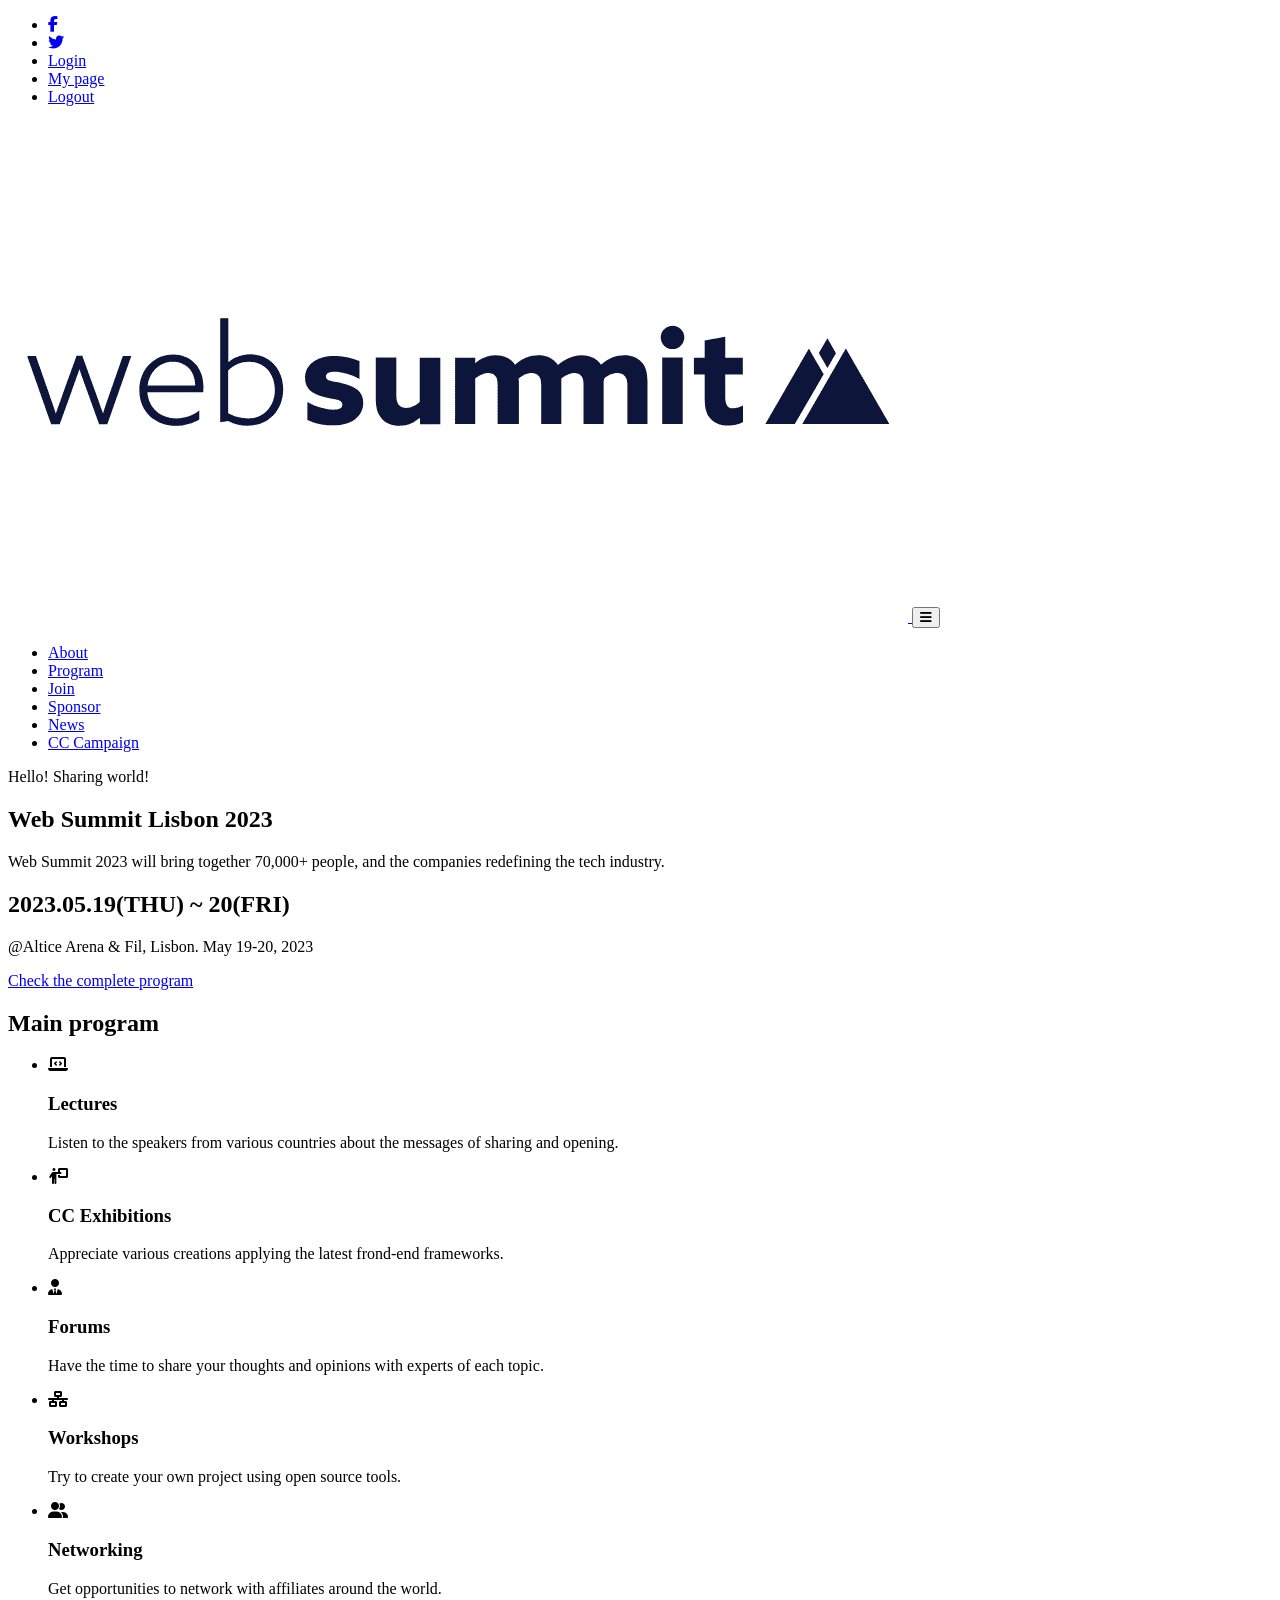
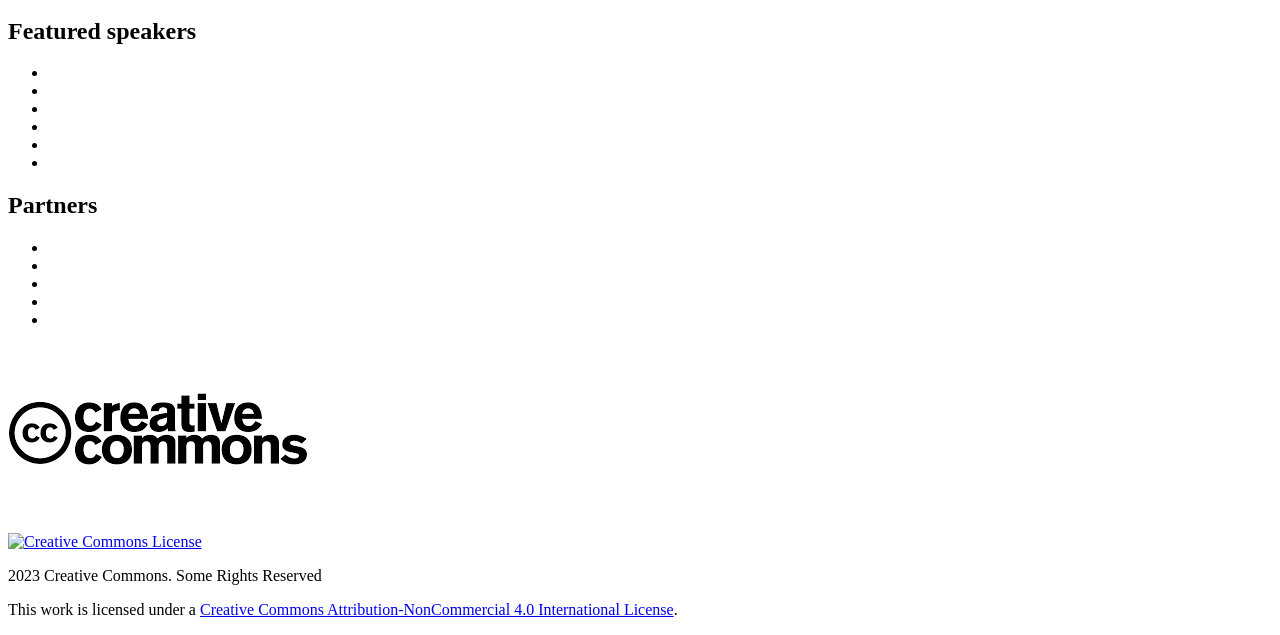
==== index.html @ aeca34de "Setup Capstone Project enviroment" ====
<!DOCTYPE html>
<html lang="en">
<head>
    <meta charset="UTF-8">
    <meta http-equiv="X-UA-Compatible" content="IE=edge">
    <meta name="viewport" content="width=device-width, initial-scale=1.0">
<!--Lato font-->
    <link rel="preconnect" href="https://fonts.googleapis.com">
    <link rel="preconnect" href="https://fonts.gstatic.com" crossorigin>
    <link href="https://fonts.googleapis.com/css2?family=Lato:wght@300&display=swap" rel="stylesheet">
<!--Biryani font-->
    <link rel="preconnect" href="https://fonts.googleapis.com">
    <link rel="preconnect" href="https://fonts.gstatic.com" crossorigin>
    <link href="https://fonts.googleapis.com/css2?family=Biryani:wght@600&family=Lato:wght@300&display=swap" rel="stylesheet">
<!--Fontawesome-->
    <link rel="stylesheet" href="https://cdnjs.cloudflare.com/ajax/libs/font-awesome/6.1.1/css/all.min.css"
    integrity="sha512-KfkfwYDsLkIlwQp6LFnl8zNdLGxu9YAA1QvwINks4PhcElQSvqcyVLLD9aMhXd13uQjoXtEKNosOWaZqXgel0g=="
    crossorigin="anonymous" referrerpolicy="no-referrer" />
<!--Stylesheets-->
    <link rel="stylesheet" href="css/style.css">
    <link rel="stylesheet" href="css/desktop.css">
    <link rel="stylesheet" href="css/mobile.css">
    <title>Web summit Lisbon 2023</title>
</head>
<body>
    <!--HEADER-->
    <header class="menu-bar">
        <!--barra de menu principal-->
        <div class="top-bar">
            <ul class="top-bar-links">
                <li class="top-bar-link"><a href="https://www.facebook.com" target="_blank" rel="noopener noreferrer"><i class="fa-brands fa-facebook-f"></i></a></li>
                <li class="top-bar-link"><a href="https://twitter.com" target="_blank" rel="noopener noreferrer"><i class="fa-brands fa-twitter"></i></a></li>
                <li class="top-bar-link"><a href="#">Login</a></li>
                <li class="top-bar-link"><a href="#">My page</a></li>
                <li class="top-bar-link"><a href="#">Logout</a></li>
            </ul>
        </div>
        <!--barra redireccionamiento-->
        <nav>
            <div class="bar-content">
                <a href="index.html" id="logo">
                    <img src="/images-capstone/web-summit-logo.png" alt="Web Summit Conference">
                </a>
                <button id="hamburguer" type="button"><i class="fa-solid fa-bars"></i></button>
            </div>
            <ul class="menu-links">
                <li class="menu-link"><a href="#">About</a></li>
                <li class="menu-link"><a href="#">Program</a></li>
                <li class="menu-link"><a href="#">Join</a></li>
                <li class="menu-link"><a href="#">Sponsor</a></li>
                <li class="menu-link"><a href="#">News</a></li>
                <li class="menu-link" id="campaign-button" ><a href="#">CC Campaign</a></li>
            </ul>
        </nav>
    </header>
    <!--END OF HEADER-->
    <!--main section-->
    <section id="main-section">
        <div class="main-section-container">
            <p class="greetings">Hello! Sharing world!</p>
            <h1>Web Summit Lisbon 2023</h1>
            <p class="main-content"> Web Summit 2023 will bring together 70,000+ people, and the companies redefining the tech industry.</p>
            <h2>2023.05.19(THU) ~ 20(FRI)</h2>
            <p class="place">@Altice Arena & Fil, Lisbon. May 19-20, 2023</p>
        </div>
        <div id="see-more"><a href="#speakers" id="see-more-link">Check the complete program</a></div>
    </section>
    <!--end main section-->
    <!--event program section-->
    <section id="event-program">
        <div class="event-program-container">
            <h2>Main program</h2>
            <ul class="main-program-content">
                <li class="main-program-activity"><i class="fa-solid fa-laptop-code"></i><h3>Lectures</h3><p>Listen to the speakers from various countries about the messages of sharing and opening.</p></li>
                <li class="main-program-activity"><i class="fa-solid fa-person-chalkboard"></i><h3>CC Exhibitions</h3><p>Appreciate various creations applying the latest frond-end frameworks.</p></li>
                <li class="main-program-activity"><i class="fa-solid fa-user-tie"></i><h3>Forums</h3><p>Have the time to share your thoughts and opinions with experts of each topic.</p></li>
                <li class="main-program-activity"><i class="fa-solid fa-network-wired"></i><h3>Workshops</h3><p>Try to create your own project using open source tools.</p></li>
                <li class="main-program-activity"><i class="fa-solid fa-user-group"></i><h3>Networking</h3><p>Get opportunities to network with affiliates around the world.</p></li>
            </ul>
        </div>
    </section>
    <!--end of event program section-->
    <!--featured speakers section-->
    <section id="featured-speakers">
        <div id="speakers-container">
            <h2>Featured speakers</h2>
            <ul class="speakers">
                <li class="speaker-info"></li>
                <li class="speaker-info"></li>
                <li class="speaker-info"></li>
                <li class="speaker-info"></li>
                <li class="speaker-info"></li>
                <li class="speaker-info"></li>
            </ul>
        </div>
    </section>
    <!--end of featured speakers section-->
    <!--event partners section-->
    <section id="partners">
        <div id="partners-container">
            <h2> Partners </h2>
            <div class="partner-logos">
                <ul>
                    <li class="brand-logo"></li>
                    <li class="brand-logo"></li>
                    <li class="brand-logo"></li>
                    <li class="brand-logo"></li>
                    <li class="brand-logo"></li>
                </ul>
            </div>
        </div>
    </section>
    <!--end of event partners section-->
            <!--footer section-->
    <footer id="copyright">
        <div class="footer-container">
                <div class="footer-logo">
                    <img src="images-capstone/creative-commons-logo.png" alt="Creative Commons">
                </div>
                <div class="cc-info">
                <p><a rel="license" href="http://creativecommons.org/licenses/by-nc/4.0/"><img alt="Creative Commons License" src="https://i.creativecommons.org/l/by-nc/4.0/88x31.png" /></a></p>
                <p>2023 Creative Commons. Some Rights Reserved</p>
                <p>This work is licensed under a <a rel="license" href="http://creativecommons.org/licenses/by-nc/4.0/">Creative Commons Attribution-NonCommercial 4.0 International License</a>.</p>
                </div>
        </div>
    </footer>
    <script src="js/script.js"></script>
    <script src="js/speakers.js"></script>
</body>
</html>
---- css/style.css ----
@import url('https://fonts.googleapis.com/css2?family=Lato:wght@300&display=swap');
@import url('https://fonts.googleapis.com/css2?family=Biryani:wght@600&family=Lato:wght@300&display=swap');

/* Variables */

:root {
  --color-primary: #575757;
  --color-dark: #272a31;
  --color-accent: #ec5242;
  --color-negative: #d3d3d3;
  --color-white: #fff;
  --ff-text: 'Lato', sans-serif;
  --ff-heading: 'Biryani', sans-serif;
}
---- css/desktop.css ----
/* CSS for Desktop version */
---- css/mobile.css ----
/* CSS for Mobile version */
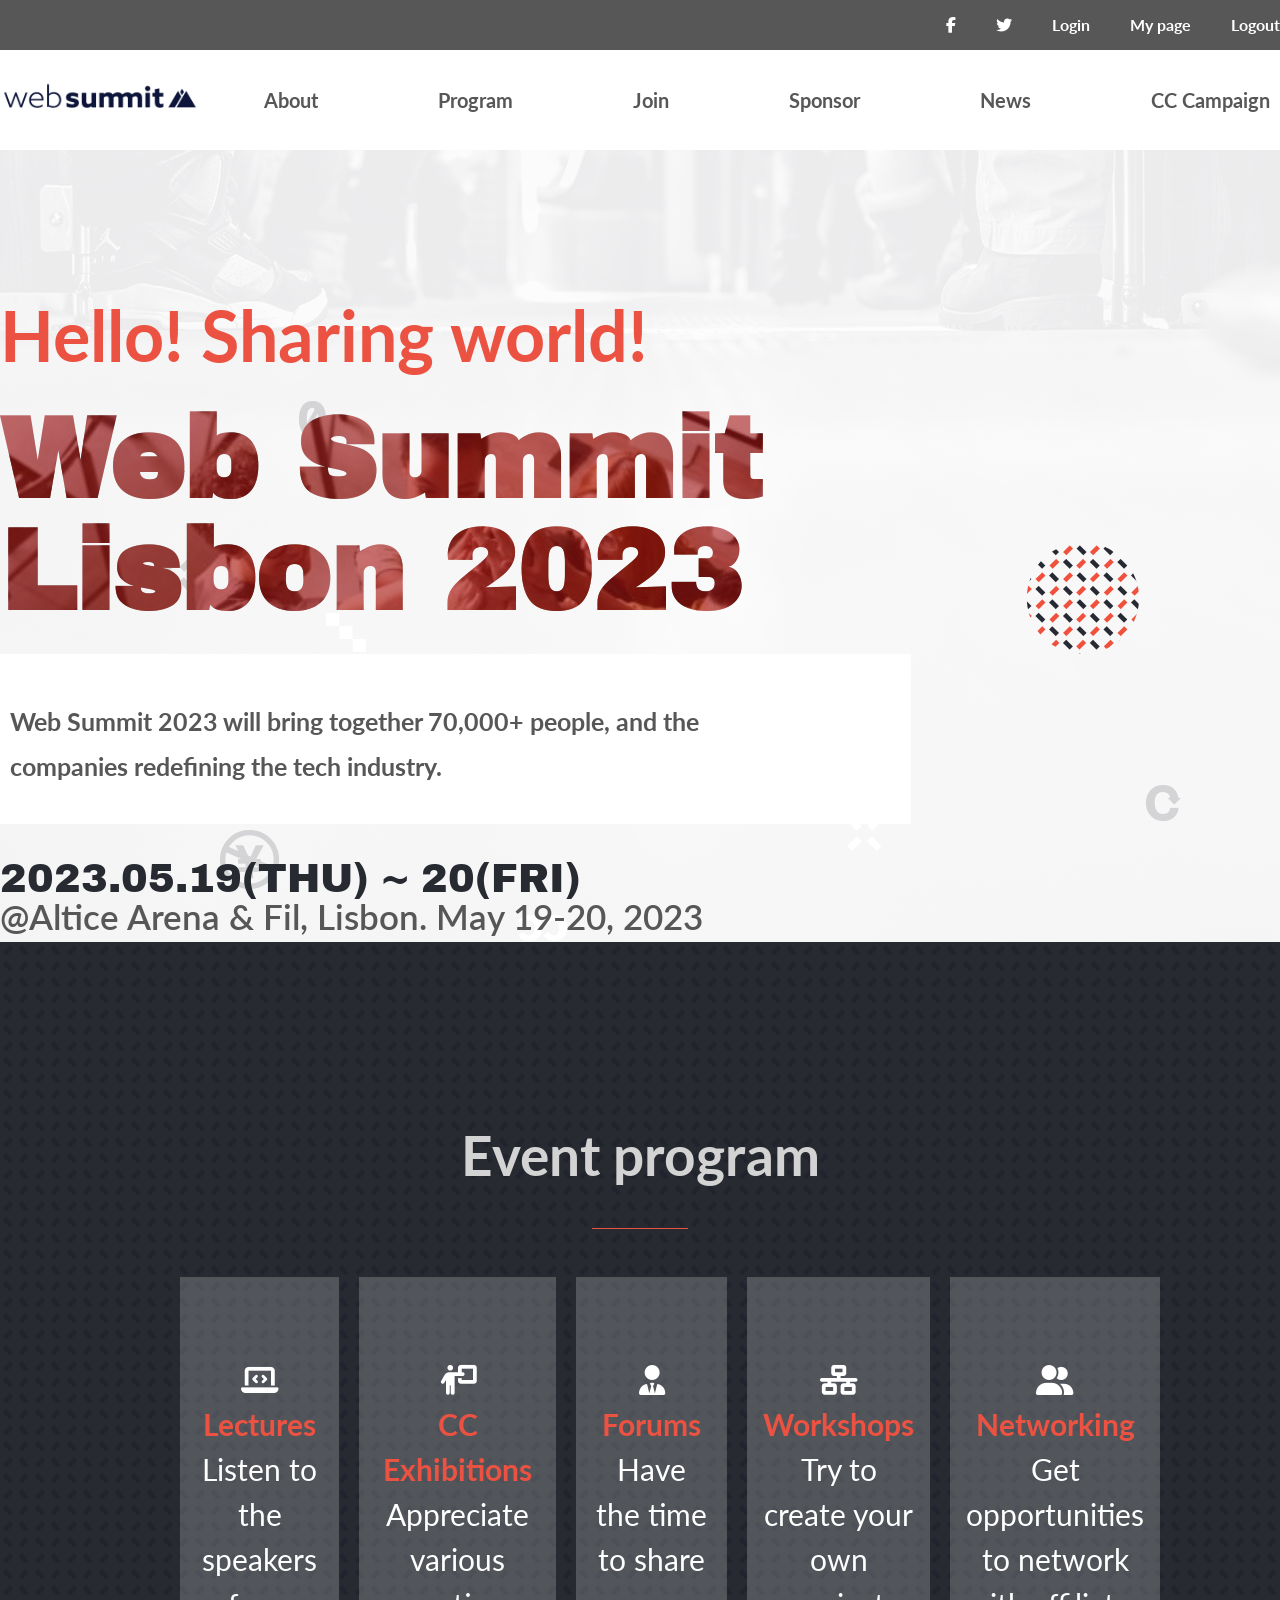
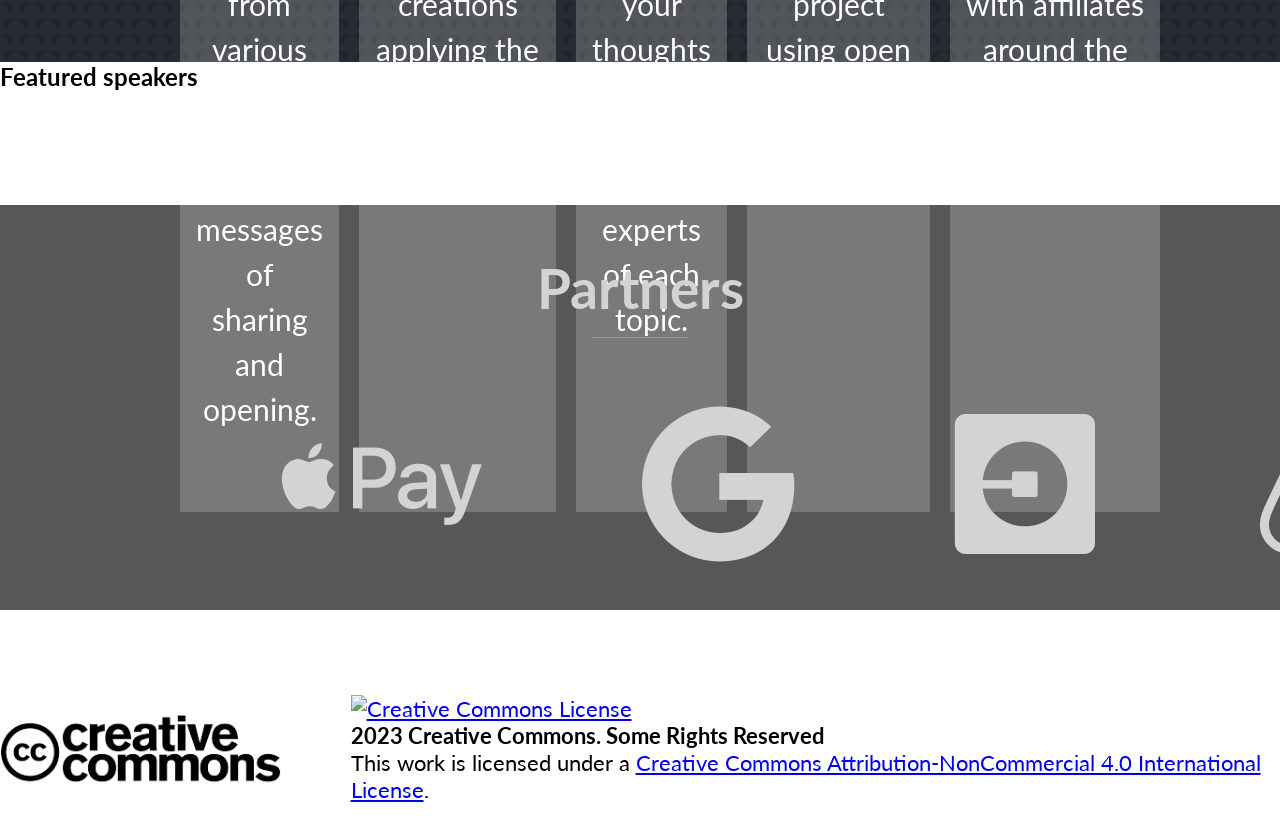
==== commit 5c72506c: "Web summit project setup" ====
--- a/index.html
+++ b/index.html
@@ -4,14 +4,10 @@
     <meta charset="UTF-8">
     <meta http-equiv="X-UA-Compatible" content="IE=edge">
     <meta name="viewport" content="width=device-width, initial-scale=1.0">
-<!--Lato font-->
+<!--Archivo black, Lato and Biryani-->
     <link rel="preconnect" href="https://fonts.googleapis.com">
     <link rel="preconnect" href="https://fonts.gstatic.com" crossorigin>
-    <link href="https://fonts.googleapis.com/css2?family=Lato:wght@300&display=swap" rel="stylesheet">
-<!--Biryani font-->
-    <link rel="preconnect" href="https://fonts.googleapis.com">
-    <link rel="preconnect" href="https://fonts.gstatic.com" crossorigin>
-    <link href="https://fonts.googleapis.com/css2?family=Biryani:wght@600&family=Lato:wght@300&display=swap" rel="stylesheet">
+    <link href="https://fonts.googleapis.com/css2?family=Archivo+Black&family=Biryani:wght@600&family=Lato:wght@300&display=swap" rel="stylesheet">
 <!--Fontawesome-->
     <link rel="stylesheet" href="https://cdnjs.cloudflare.com/ajax/libs/font-awesome/6.1.1/css/all.min.css"
     integrity="sha512-KfkfwYDsLkIlwQp6LFnl8zNdLGxu9YAA1QvwINks4PhcElQSvqcyVLLD9aMhXd13uQjoXtEKNosOWaZqXgel0g=="
@@ -37,46 +33,53 @@
         </div>
         <!--barra redireccionamiento-->
         <nav>
-            <div class="bar-content">
-                <a href="index.html" id="logo">
-                    <img src="/images-capstone/web-summit-logo.png" alt="Web Summit Conference">
-                </a>
-                <button id="hamburguer" type="button"><i class="fa-solid fa-bars"></i></button>
-            </div>
-            <ul class="menu-links">
-                <li class="menu-link"><a href="#">About</a></li>
-                <li class="menu-link"><a href="#">Program</a></li>
-                <li class="menu-link"><a href="#">Join</a></li>
-                <li class="menu-link"><a href="#">Sponsor</a></li>
-                <li class="menu-link"><a href="#">News</a></li>
-                <li class="menu-link" id="campaign-button" ><a href="#">CC Campaign</a></li>
-            </ul>
+            <div id="nav-main">
+                <div class="nav-logo">
+                    <a href="index.html" id="logo">
+                        <img src="/images-capstone/web-summit-logo.png" alt="Web Summit Conference" id="logo-img">
+                    </a>
+                    <button id="menu" type="button"><i class="fa-solid fa-bars"></i></button>
+                </div>
+                <div id="navbar-links">
+                    <ul class="menu-links">
+                        <li class="menu-link"><a href="#">About</a></li>
+                        <li class="menu-link"><a href="#">Program</a></li>
+                        <li class="menu-link"><a href="#">Join</a></li>
+                        <li class="menu-link"><a href="#">Sponsor</a></li>
+                        <li class="menu-link"><a href="#">News</a></li>
+                        <li class="menu-link" id="campaign-button" ><a href="#">CC Campaign</a></li>
+                    </ul>
+                </div>
+        </div>
         </nav>
     </header>
     <!--END OF HEADER-->
     <!--main section-->
     <section id="main-section">
-        <div class="main-section-container">
-            <p class="greetings">Hello! Sharing world!</p>
-            <h1>Web Summit Lisbon 2023</h1>
-            <p class="main-content"> Web Summit 2023 will bring together 70,000+ people, and the companies redefining the tech industry.</p>
-            <h2>2023.05.19(THU) ~ 20(FRI)</h2>
-            <p class="place">@Altice Arena & Fil, Lisbon. May 19-20, 2023</p>
+        <div id="main-section-container">
+            <div id="main_section_containter_two">
+                <p class="greetings">Hello! Sharing world!</p>
+                <h1 id="main-title">Web Summit Lisbon 2023</h1>
+                <p class="main-content"> Web Summit 2023 will bring together 70,000+ people, and the companies redefining the tech industry.</p>
+                <h2 id="where">2023.05.19(THU) ~ 20(FRI)</h2>
+                <p id="place">@Altice Arena & Fil, Lisbon. May 19-20, 2023</p>
+            </div>
         </div>
-        <div id="see-more"><a href="#speakers" id="see-more-link">Check the complete program</a></div>
     </section>
     <!--end main section-->
     <!--event program section-->
     <section id="event-program">
-        <div class="event-program-container">
-            <h2>Main program</h2>
-            <ul class="main-program-content">
+        <div id="event-program-container">
+            <h2 id="main-program-title">Event program</h2>
+            <hr>
+            <ul id="main-program-content">
                 <li class="main-program-activity"><i class="fa-solid fa-laptop-code"></i><h3>Lectures</h3><p>Listen to the speakers from various countries about the messages of sharing and opening.</p></li>
                 <li class="main-program-activity"><i class="fa-solid fa-person-chalkboard"></i><h3>CC Exhibitions</h3><p>Appreciate various creations applying the latest frond-end frameworks.</p></li>
                 <li class="main-program-activity"><i class="fa-solid fa-user-tie"></i><h3>Forums</h3><p>Have the time to share your thoughts and opinions with experts of each topic.</p></li>
                 <li class="main-program-activity"><i class="fa-solid fa-network-wired"></i><h3>Workshops</h3><p>Try to create your own project using open source tools.</p></li>
                 <li class="main-program-activity"><i class="fa-solid fa-user-group"></i><h3>Networking</h3><p>Get opportunities to network with affiliates around the world.</p></li>
             </ul>
+            <div id="see-more"><a href="#speakers" id="see-more-link">CHECK THE COMPLETE PROGRAM HERE</a></div>
         </div>
     </section>
     <!--end of event program section-->
@@ -98,14 +101,15 @@
     <!--event partners section-->
     <section id="partners">
         <div id="partners-container">
-            <h2> Partners </h2>
+            <h2 id="partners-title"> Partners </h2>
+            <hr>
             <div class="partner-logos">
                 <ul>
-                    <li class="brand-logo"></li>
-                    <li class="brand-logo"></li>
-                    <li class="brand-logo"></li>
-                    <li class="brand-logo"></li>
-                    <li class="brand-logo"></li>
+                    <li class="brand-logo"><i class="fa-brands fa-apple-pay"></i></li>
+                    <li class="brand-logo"><i class="fa-brands fa-google"></i></li>
+                    <li class="brand-logo"><i class="fa-brands fa-uber"></i></li>
+                    <li class="brand-logo"><i class="fa-brands fa-airbnb"></i></li>
+                    <li class="brand-logo"><i class="fa-brands fa-microsoft"></i></li>
                 </ul>
             </div>
         </div>
@@ -113,13 +117,13 @@
     <!--end of event partners section-->
             <!--footer section-->
     <footer id="copyright">
-        <div class="footer-container">
+        <div id="footer-container">
                 <div class="footer-logo">
                     <img src="images-capstone/creative-commons-logo.png" alt="Creative Commons">
                 </div>
                 <div class="cc-info">
                 <p><a rel="license" href="http://creativecommons.org/licenses/by-nc/4.0/"><img alt="Creative Commons License" src="https://i.creativecommons.org/l/by-nc/4.0/88x31.png" /></a></p>
-                <p>2023 Creative Commons. Some Rights Reserved</p>
+                <p><b>2023 Creative Commons. Some Rights Reserved</b></p>
                 <p>This work is licensed under a <a rel="license" href="http://creativecommons.org/licenses/by-nc/4.0/">Creative Commons Attribution-NonCommercial 4.0 International License</a>.</p>
                 </div>
         </div>
--- a/css/style.css
+++ b/css/style.css
@@ -1,5 +1,5 @@
-@import url('https://fonts.googleapis.com/css2?family=Lato:wght@300&display=swap');
-@import url('https://fonts.googleapis.com/css2?family=Biryani:wght@600&family=Lato:wght@300&display=swap');
+@import url('https://fonts.googleapis.com/css2?family=Archivo+Black&family=Biryani:wght@600&family=Lato:wght@300&display=swap');
+
 
 /* Variables */
 
@@ -11,4 +11,321 @@
   --color-white: #fff;
   --ff-text: 'Lato', sans-serif;
   --ff-heading: 'Biryani', sans-serif;
-}
+  --ff-title: 'Archivo Black', sans-serif;
+  --max-width: 1440px;
+}
+
+* {
+  font-family: var(--ff-text);
+  margin: 0;
+  padding: 0;
+}
+
+.top-bar {
+  background-color: var(--color-primary);
+  height: 50px;
+}
+
+.top-bar ul {
+  display: flex;
+  justify-content: flex-end;
+  gap: 40px;
+  max-width: var(--max-width);
+  margin: 0 auto;
+  padding-top: 15px;
+}
+
+.top-bar li {
+  list-style: none;
+}
+
+.top-bar a {
+  color: var(--color-white);
+  text-decoration: none;
+  font-weight: 700;
+  font-size: 16px;
+}
+
+/* nav bar */
+
+nav {
+  max-width: var(--max-width);
+  margin: 0 auto;
+}
+
+#nav-main {
+  display: flex;
+  background-color: var(--color-white);
+  height: 100px;
+  align-items: center;
+}
+
+#nav-main #logo-img {
+  max-width: 200px;
+}
+
+#menu {
+  display: none;
+}
+
+#nav-main .menu-links {
+  gap: 100px;
+  display: flex;
+  justify-content: flex-end;
+}
+
+/* LI PARTNERS SECTION */
+.partner-logos li {
+  list-style: none;
+  font-size: 10rem;
+  text-align: center;
+  margin-left: 90px;
+}
+
+.partner-logos li:hover {
+  color: var(--color-accent);
+}
+
+/* END OF PARTNERS SECTION */
+#nav-main li {
+  list-style: none;
+}
+
+#navbar-links {
+  text-align: right;
+  width: 100%;
+}
+
+#navbar-links a {
+  padding: 10px;
+}
+
+#nav-main a {
+  color: var(--color-primary);
+  font-weight: 200;
+  font-weight: 700;
+  font-size: 20px;
+  text-decoration: none;
+}
+
+#navbar-links a:hover {
+  color: var(--color-accent);
+  font-weight: bolder;
+}
+
+#navbar-links a:active {
+  outline: 2px solid #ec5242;
+  background-color: #ec5242;
+  color: var(--color-white);
+}
+
+/* main section */
+#main-section {
+  height: 88vh;
+  background-image: url(../images-capstone/main_background.png);
+}
+
+#main-section-container {
+  max-width: var(--max-width);
+
+  /* outline: 1px solid red; */
+  margin: 0 auto;
+  height: 100%;
+}
+
+#main_section_containter_two {
+  max-width: 90%;
+  height: 100%;
+
+  /* margin: 0 100px 0 150px; */
+  padding: 150px 0 150px 0;
+  line-height: 1;
+}
+
+.greetings {
+  color: var(--color-accent);
+  font-weight: bolder;
+  font-size: 70px;
+  font-family: var(--ff-text);
+}
+
+h1 {
+  font-family: var(--ff-title);
+  font-weight: 900;
+  font-size: 7em;
+}
+
+#main-title {
+  background-image: url(../images-capstone/main-title-background.jpg);
+  color: var(--color-white);
+  -webkit-text-fill-color: rgba(166, 19, 19, 0.6);
+  -webkit-background-clip: text;
+  background-size: 100%;
+  background-repeat: no-repeat;
+  padding-top: 35px;
+
+  /* animation-name: kenburns;
+  animation-timing-function: ease-in-out;
+  animation-duration: 20s;
+  animation-iteration-count: infinite; */
+}
+
+.main-content {
+  font-family: var(--ff-text);
+  color: var(--color-primary);
+  font-size: 25px;
+  font-weight: bold;
+  padding: 40px 90px 30px 10px;
+  margin: 30px 0 40px 0;
+  max-width: 70%;
+  outline: 5px solid #fff;
+  background-color: #fff;
+  line-height: 1.8;
+}
+
+#where {
+  font-family: var(--ff-title);
+  font-size: 40px;
+  font-weight: 500;
+  color: var(--color-dark);
+}
+
+#place {
+  font-size: 35px;
+  font-weight: 600;
+  font-family: var(--ff-text);
+  color: var(--color-primary);
+}
+
+/* MAIN PROGRAM SECTION */
+#event-program {
+  background-color: var(--color-dark);
+  background-image: url(/images-capstone/bck-texture.png);
+  background-size: 2rem 2rem;
+  background-repeat: repeat;
+  color: var(--color-white);
+  height: 80vh;
+}
+
+#event-program-container {
+  max-width: 75%;
+  margin: 0 auto;
+  padding: 180px;
+}
+
+#main-program-title {
+  color: #d3d3d3;
+  font-size: 55px;
+  text-align: center;
+
+  /* font-family: var(--ff-title); */
+  margin-bottom: 40px;
+}
+
+hr {
+  margin: 1rem auto 3rem;
+  width: 6rem;
+  background-color: var(--color-accent);
+  height: 1px;
+  border: none;
+}
+
+#main-program-content {
+  list-style: none;
+  display: flex;
+  gap: 20px;
+  vertical-align: middle;
+  line-height: 1.5;
+}
+
+#main-program-content h3 {
+  color: var(--color-accent);
+  font-size: 30px;
+  flex-direction: row;
+  justify-content: center;
+  font-weight: bolder;
+}
+
+.main-program-activity {
+  font-size: 30px;
+  background-color: rgba(255, 255, 255, 0.2);
+  padding: 5rem 1rem;
+  font-family: var(--ff-text);
+  flex-direction: column;
+  text-align: center;
+  min-height: 250px;
+  width: 30%;
+}
+
+.main-program-activity:hover {
+  outline: 3px solid #fff;
+}
+
+#see-more {
+  text-align: center;
+  padding-top: 100px;
+}
+
+#see-more-link {
+  color: var(--color-white);
+  font-weight: bold;
+  font-size: 25px;
+}
+
+#see-more-link:hover {
+  color: var(--color-accent);
+}
+
+/* PARTNERS SECTION */
+
+#partners {
+  background-color: #575757;
+  color: #d3d3d3;
+  height: 45vh;
+}
+
+#partners-container {
+  max-width: 70%;
+  margin: 0 auto;
+
+  /* padding: 100px 0 100px 0; */
+}
+
+#partners-title {
+  color: #d3d3d3;
+  font-family: var(--ff-text);
+  font-size: 55px;
+  text-align: center;
+  padding-top: 50px;
+}
+
+.partner-logos ul {
+  width: 100%;
+  gap: 70px;
+  display: flex;
+  flex-direction: row;
+}
+
+
+/* footer */
+footer {
+  height: 25vh;
+}
+
+#footer-container {
+  display: flex;
+  max-width: var(--max-width);
+  margin: 0 auto;
+  padding-top: 60px;
+  justify-content: space-between;
+}
+
+.footer-logo img {
+  width: 100%;
+}
+
+.cc-info {
+  font-size: 22px;
+  padding-top: 25px;
+  margin-left: 70px;
+}
--- a/css/desktop.css
+++ b/css/desktop.css
@@ -1 +1,2 @@
 /* CSS for Desktop version */
+@import url(./css/style.css);
--- a/css/mobile.css
+++ b/css/mobile.css
@@ -1 +1,2 @@
 /* CSS for Mobile version */
+@import url(./css/style.css);
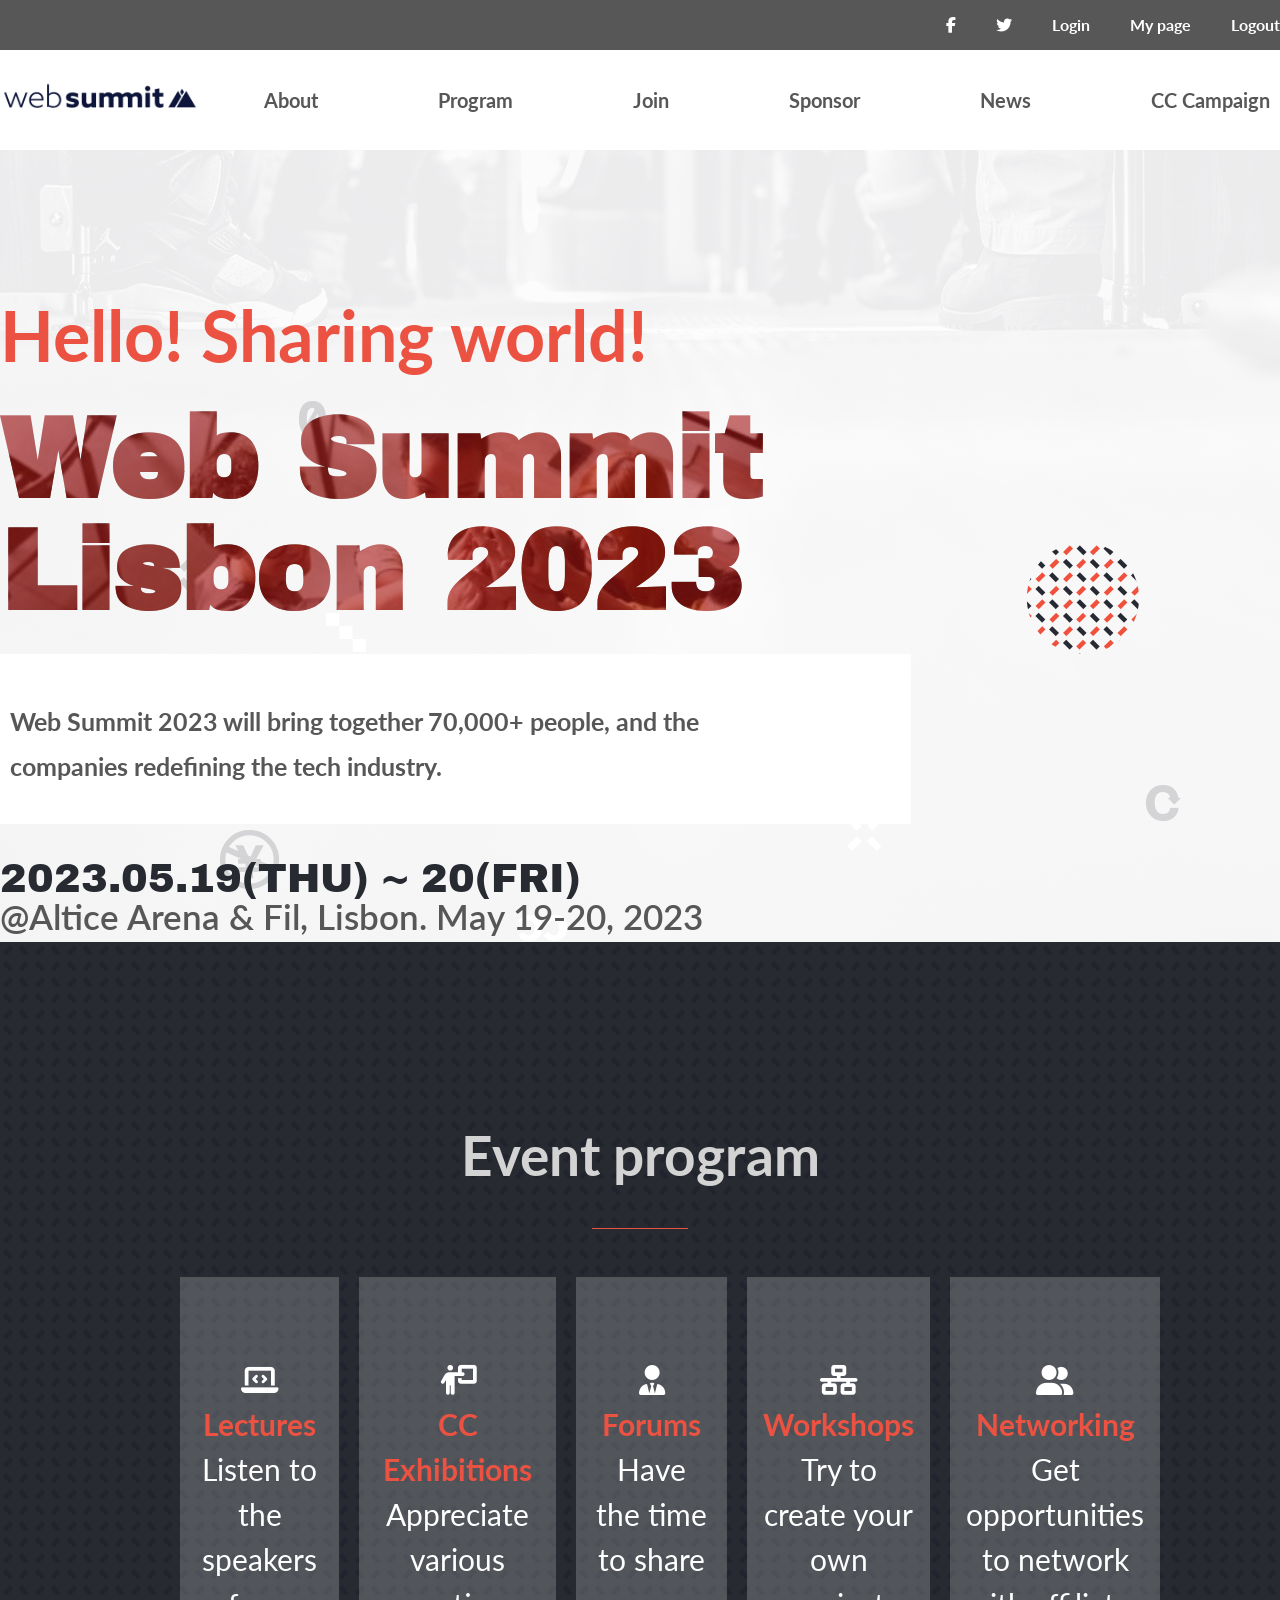
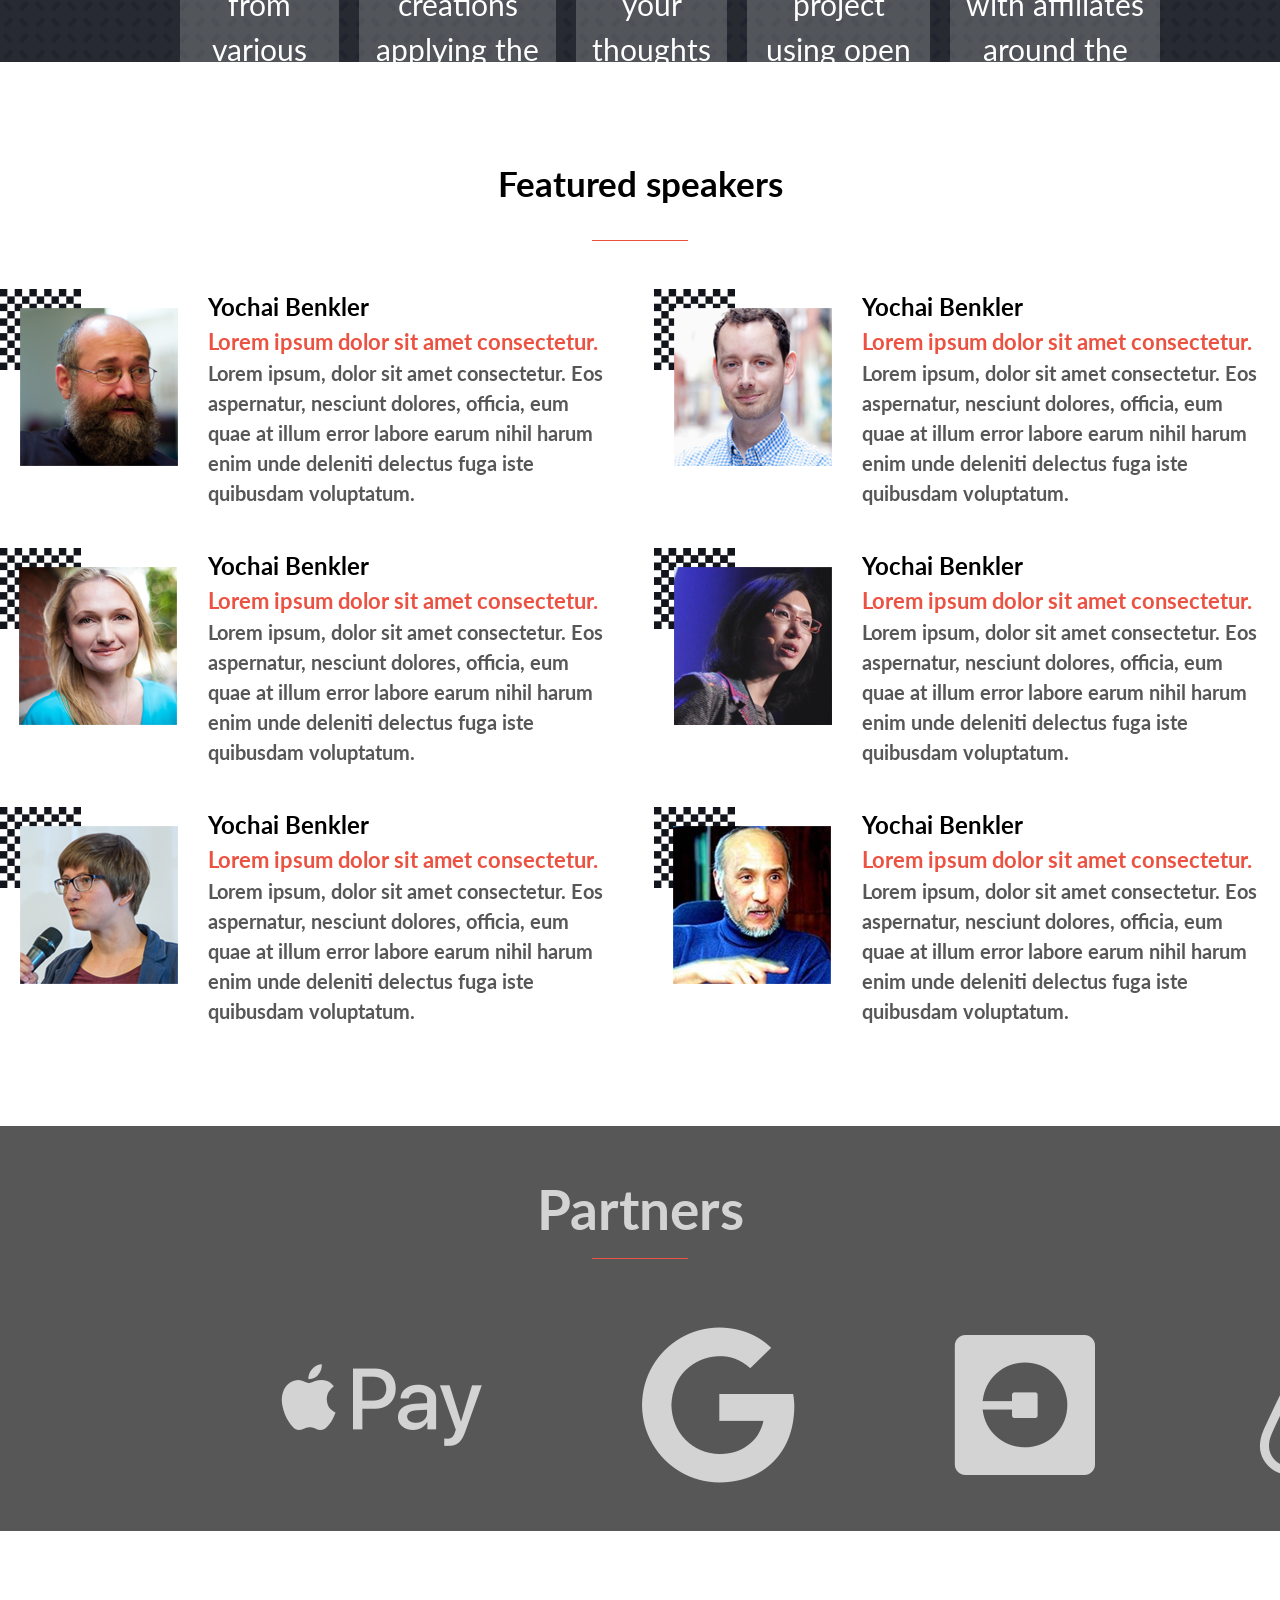
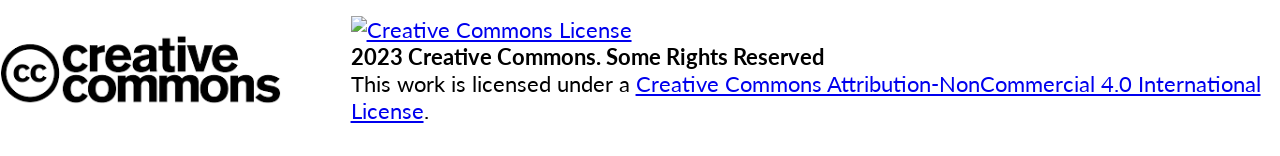
==== commit 9639cd04: "Add Speakers structure" ====
--- a/index.html
+++ b/index.html
@@ -83,21 +83,102 @@
         </div>
     </section>
     <!--end of event program section-->
+
     <!--featured speakers section-->
     <section id="featured-speakers">
         <div id="speakers-container">
-            <h2>Featured speakers</h2>
+            <h2 id="speaker-title">Featured speakers</h2>
+            <hr>
             <ul class="speakers">
-                <li class="speaker-info"></li>
-                <li class="speaker-info"></li>
-                <li class="speaker-info"></li>
-                <li class="speaker-info"></li>
-                <li class="speaker-info"></li>
-                <li class="speaker-info"></li>
+                <li class="speaker-info">
+                    <ul>
+                        <li><img src="/images-capstone/speaker8.jpg" alt="speaker 8" /></li>
+                        <li>
+                            <div class="speaker-name">Yochai Benkler</div>
+                            <div class="speaker-cv">Lorem ipsum dolor sit amet consectetur.</div>
+                            <div class="speaker-data">
+                                <p>Lorem ipsum, dolor sit amet consectetur.
+                                Eos aspernatur, nesciunt dolores, officia, eum quae at illum error
+                                labore earum nihil harum enim unde deleniti delectus fuga iste quibusdam voluptatum.</p>
+                            </div>
+                        </li>
+                    </ul>
+                </li>
+                <li class="speaker-info">
+                    <ul>
+                        <li><img src="/images-capstone/speaker1.jpg" alt="speaker 8" /></li>
+                        <li>
+                            <div class="speaker-name">Yochai Benkler</div>
+                            <div class="speaker-cv">Lorem ipsum dolor sit amet consectetur.</div>
+                            <div class="speaker-data">
+                                <p>Lorem ipsum, dolor sit amet consectetur.
+                                Eos aspernatur, nesciunt dolores, officia, eum quae at illum error
+                                labore earum nihil harum enim unde deleniti delectus fuga iste quibusdam voluptatum.</p>
+                            </div>
+                        </li>
+                    </ul>
+                </li>
+                <li class="speaker-info">
+                    <ul>
+                        <li><img src="/images-capstone/speaker3.jpg" alt="speaker 8" /></li>
+                        <li>
+                            <div class="speaker-name">Yochai Benkler</div>
+                            <div class="speaker-cv">Lorem ipsum dolor sit amet consectetur.</div>
+                            <div class="speaker-data">
+                                <p>Lorem ipsum, dolor sit amet consectetur.
+                                Eos aspernatur, nesciunt dolores, officia, eum quae at illum error
+                                labore earum nihil harum enim unde deleniti delectus fuga iste quibusdam voluptatum.</p>
+                            </div>
+                        </li>
+                    </ul>
+                </li>
+                <li class="speaker-info">
+                    <ul>
+                        <li><img src="/images-capstone/speaker5.jpg" alt="speaker 8" /></li>
+                        <li>
+                            <div class="speaker-name">Yochai Benkler</div>
+                            <div class="speaker-cv">Lorem ipsum dolor sit amet consectetur.</div>
+                            <div class="speaker-data">
+                                <p>Lorem ipsum, dolor sit amet consectetur.
+                                Eos aspernatur, nesciunt dolores, officia, eum quae at illum error
+                                labore earum nihil harum enim unde deleniti delectus fuga iste quibusdam voluptatum.</p>
+                            </div>
+                        </li>
+                    </ul>
+                </li>
+                <li class="speaker-info">
+                    <ul>
+                        <li><img src="/images-capstone/speaker6.jpg" alt="speaker 8" /></li>
+                        <li>
+                            <div class="speaker-name">Yochai Benkler</div>
+                            <div class="speaker-cv">Lorem ipsum dolor sit amet consectetur.</div>
+                            <div class="speaker-data">
+                                <p>Lorem ipsum, dolor sit amet consectetur.
+                                Eos aspernatur, nesciunt dolores, officia, eum quae at illum error
+                                labore earum nihil harum enim unde deleniti delectus fuga iste quibusdam voluptatum.</p>
+                            </div>
+                        </li>
+                    </ul>
+                </li>
+                <li class="speaker-info">
+                    <ul>
+                        <li><img src="/images-capstone/speaker7.jpg" alt="speaker 8" /></li>
+                        <li>
+                            <div class="speaker-name">Yochai Benkler</div>
+                            <div class="speaker-cv">Lorem ipsum dolor sit amet consectetur.</div>
+                            <div class="speaker-data">
+                                <p>Lorem ipsum, dolor sit amet consectetur.
+                                Eos aspernatur, nesciunt dolores, officia, eum quae at illum error
+                                labore earum nihil harum enim unde deleniti delectus fuga iste quibusdam voluptatum.</p>
+                            </div>
+                        </li>
+                    </ul>
+                </li>
             </ul>
         </div>
     </section>
     <!--end of featured speakers section-->
+
     <!--event partners section-->
     <section id="partners">
         <div id="partners-container">
--- a/css/style.css
+++ b/css/style.css
@@ -15,6 +15,12 @@
   --max-width: 1440px;
 }
 
+  li {
+    list-style: none;
+    margin: 0;
+    padding: 0;
+  }
+
 * {
   font-family: var(--ff-text);
   margin: 0;
@@ -35,10 +41,6 @@
   padding-top: 15px;
 }
 
-.top-bar li {
-  list-style: none;
-}
-
 .top-bar a {
   color: var(--color-white);
   text-decoration: none;
@@ -76,7 +78,7 @@
 
 /* LI PARTNERS SECTION */
 .partner-logos li {
-  list-style: none;
+  /* list-style: none; */
   font-size: 10rem;
   text-align: center;
   margin-left: 90px;
@@ -87,9 +89,6 @@
 }
 
 /* END OF PARTNERS SECTION */
-#nav-main li {
-  list-style: none;
-}
 
 #navbar-links {
   text-align: right;
@@ -136,8 +135,6 @@
 #main_section_containter_two {
   max-width: 90%;
   height: 100%;
-
-  /* margin: 0 100px 0 150px; */
   padding: 150px 0 150px 0;
   line-height: 1;
 }
@@ -217,8 +214,6 @@
   color: #d3d3d3;
   font-size: 55px;
   text-align: center;
-
-  /* font-family: var(--ff-title); */
   margin-bottom: 40px;
 }
 
@@ -231,7 +226,6 @@
 }
 
 #main-program-content {
-  list-style: none;
   display: flex;
   gap: 20px;
   vertical-align: middle;
@@ -276,6 +270,61 @@
   color: var(--color-accent);
 }
 
+/* SPEAKERS SECTION */
+#featured-speakers {
+  display: flex;
+}
+
+#speakers-container {
+  max-width: var(--max-width);
+  margin: 100px auto;
+}
+
+#speaker-title { 
+  font-size: 35px;
+  text-align: center;
+  padding-bottom: 20px;
+}
+
+ul.speakers {
+  display: flex;
+  flex-wrap: wrap;
+  gap: 40px;
+}
+
+li.speaker-info {
+  display: flex;
+  width: 48%;
+  line-height: 1.5;
+}
+
+.speaker-info ul {
+  display: flex;
+  /* flex-direction: column; */
+}
+.speaker-name {
+  font-weight: bold;
+  font-size: 24px;
+  padding-left: 30px;
+}
+
+.speaker-cv {
+  color: var(--color-accent);
+  font-weight: bold;
+  font-size: 22px;
+  padding-left: 30px;
+}
+
+.speaker-data {
+  font-size: 20px;
+  color: var(--color-primary);
+  font-weight: bold;
+  padding-left: 30px;
+}
+
+/* END OF SPEAKERS SECTION */
+
+
 /* PARTNERS SECTION */
 
 #partners {
@@ -287,8 +336,6 @@
 #partners-container {
   max-width: 70%;
   margin: 0 auto;
-
-  /* padding: 100px 0 100px 0; */
 }
 
 #partners-title {
@@ -328,4 +375,4 @@
   font-size: 22px;
   padding-top: 25px;
   margin-left: 70px;
-}
+}
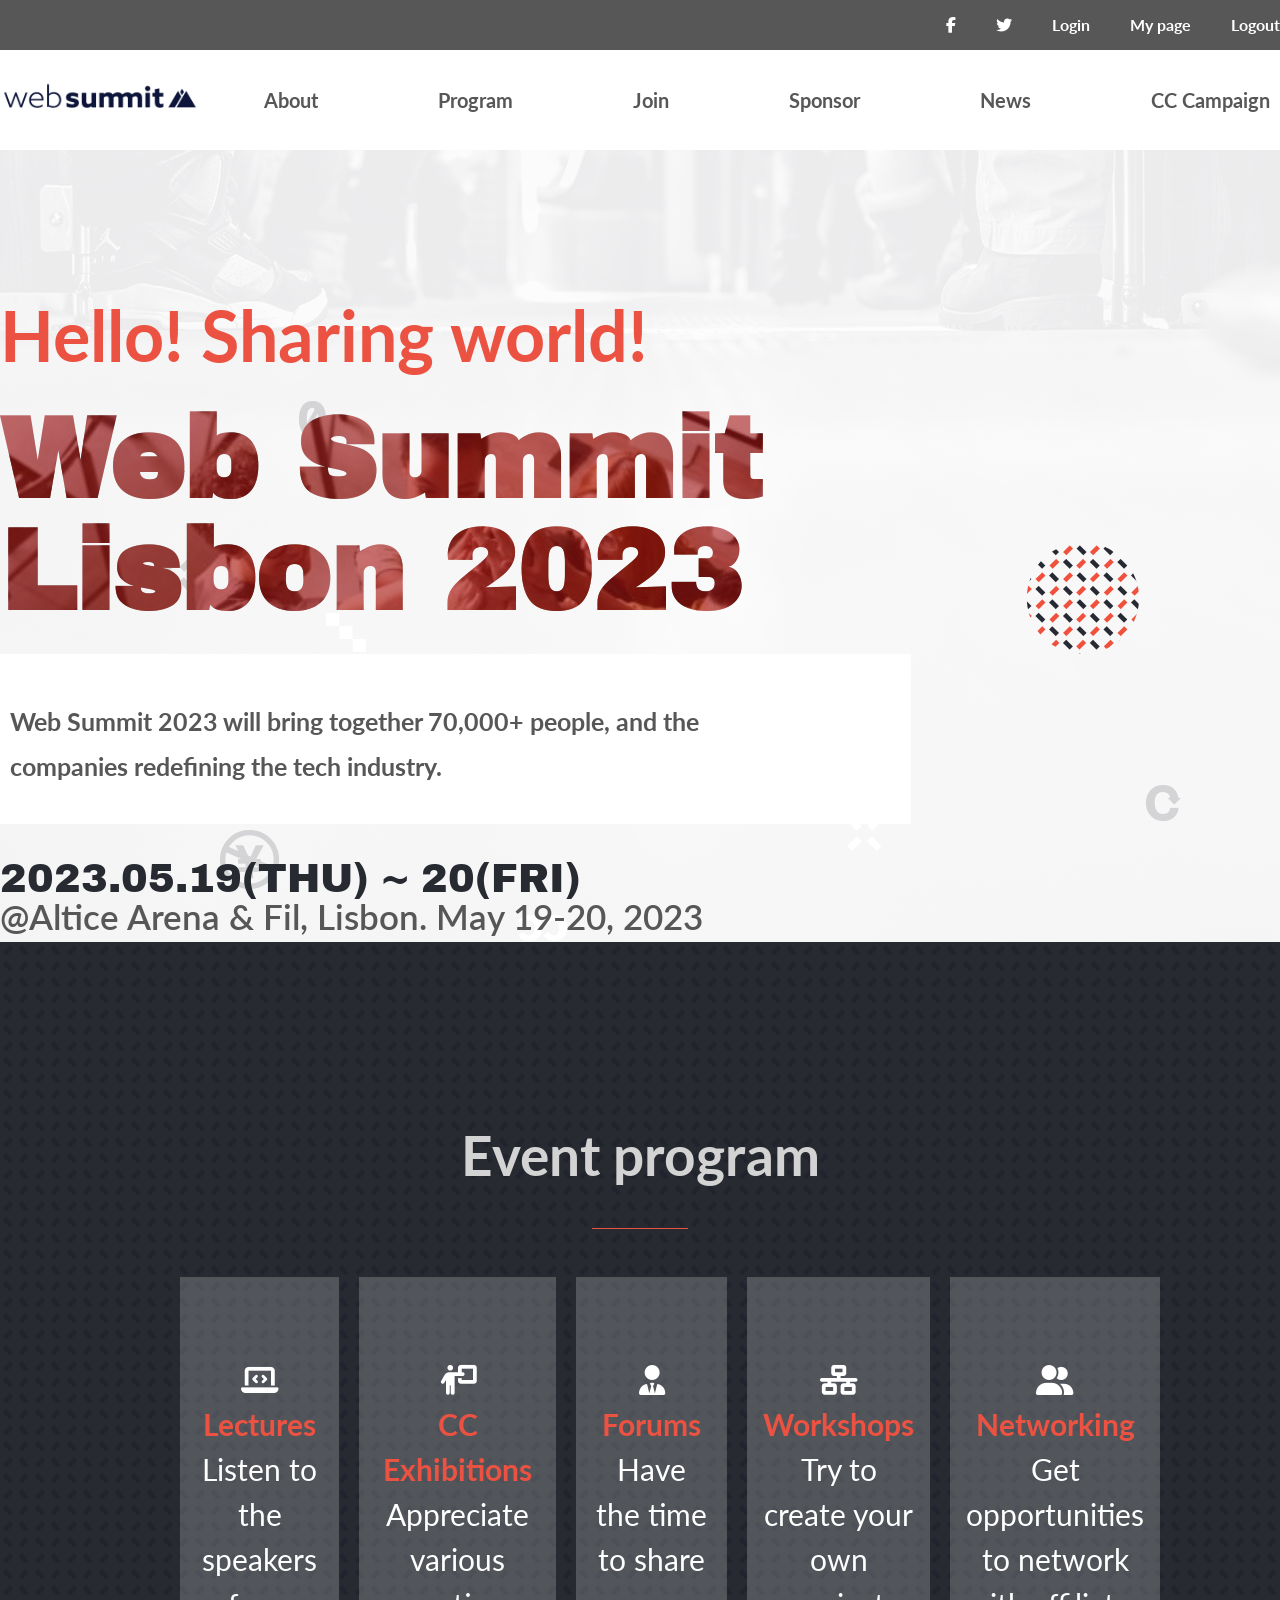
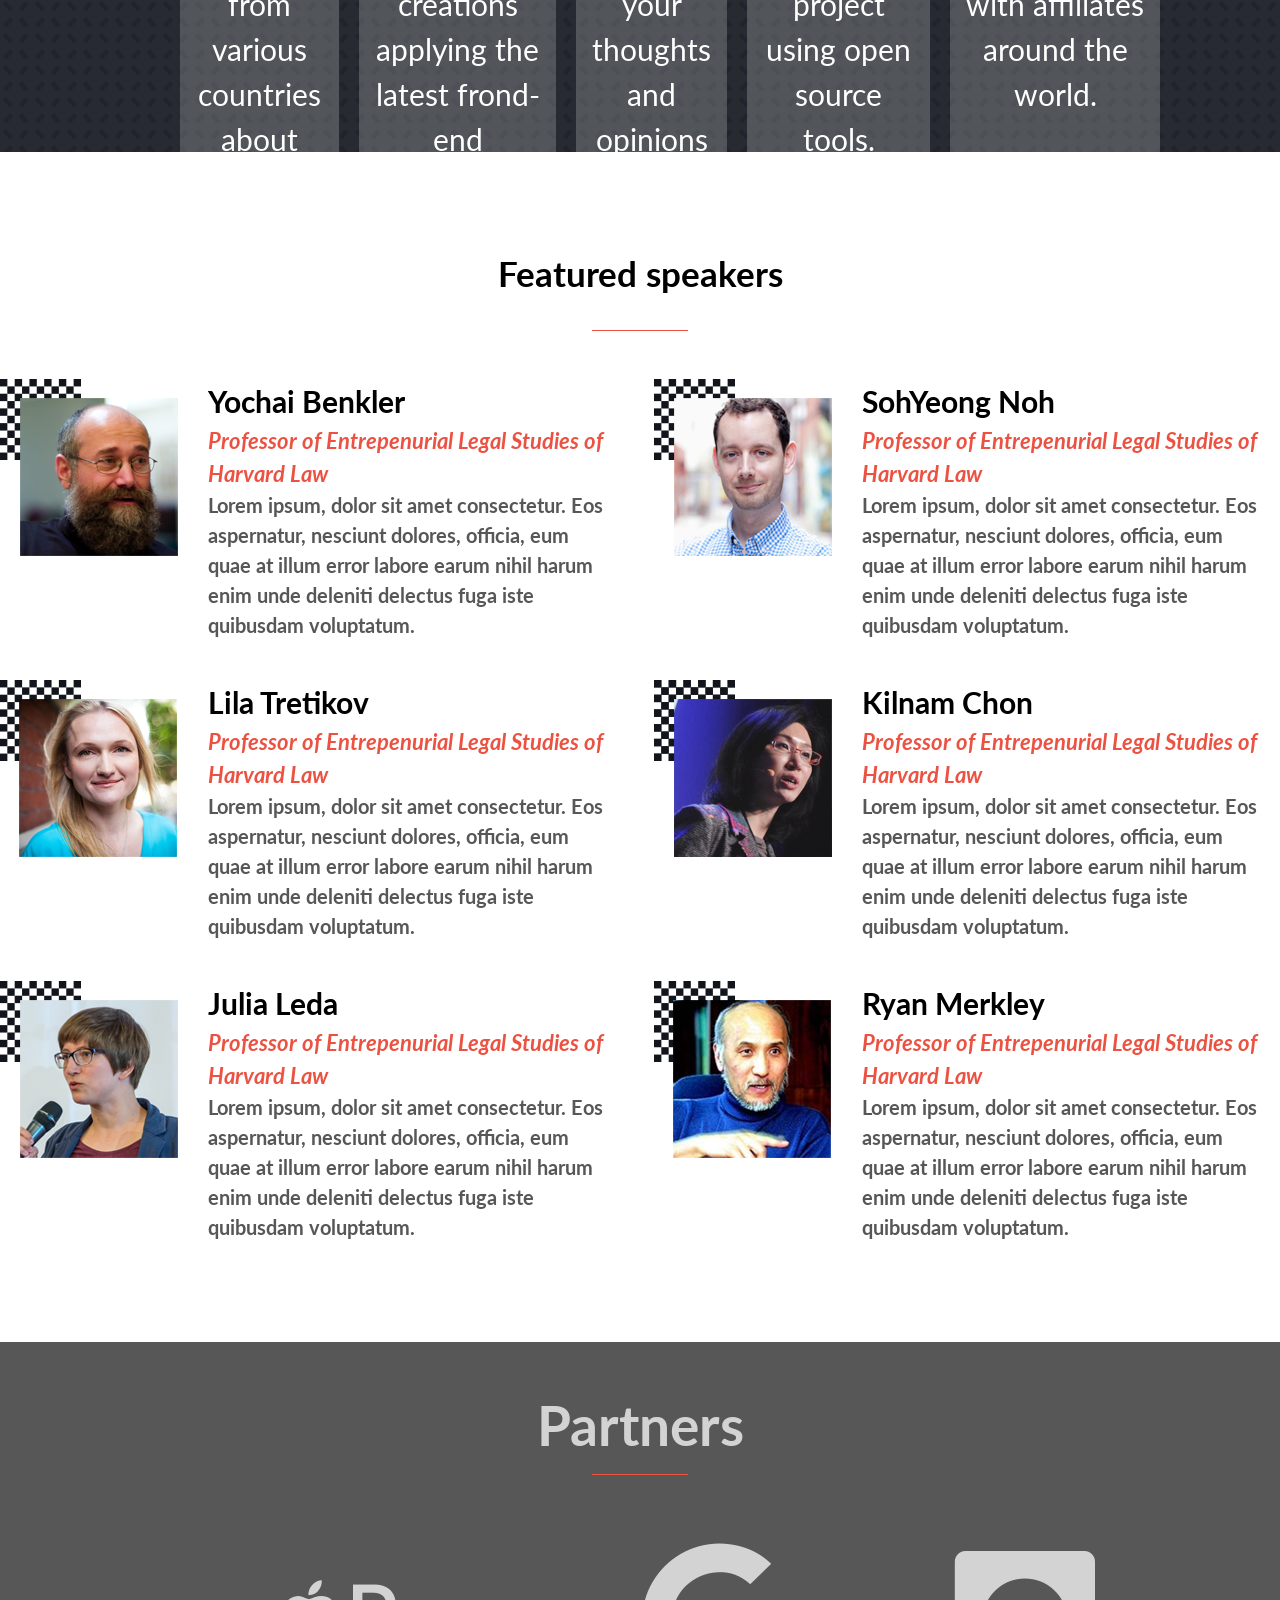
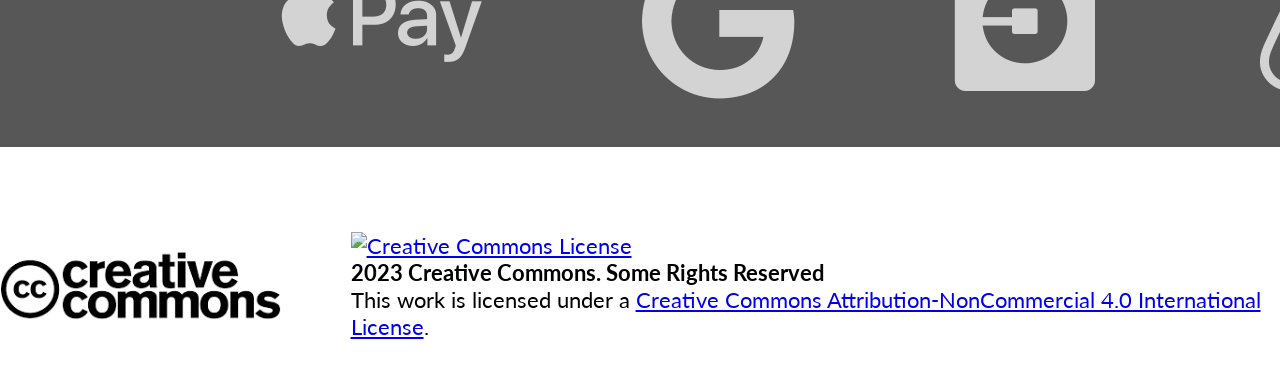
==== commit 948d6a2b: "Add About.html file and landing page" ====
--- a/index.html
+++ b/index.html
@@ -14,8 +14,7 @@
     crossorigin="anonymous" referrerpolicy="no-referrer" />
 <!--Stylesheets-->
     <link rel="stylesheet" href="css/style.css">
-    <link rel="stylesheet" href="css/desktop.css">
-    <link rel="stylesheet" href="css/mobile.css">
+    <!-- <link rel="stylesheet" href="css/mobile.css"> -->
     <title>Web summit Lisbon 2023</title>
 </head>
 <body>
@@ -42,7 +41,7 @@
                 </div>
                 <div id="navbar-links">
                     <ul class="menu-links">
-                        <li class="menu-link"><a href="#">About</a></li>
+                        <li class="menu-link"><a href="about.html">About</a></li>
                         <li class="menu-link"><a href="#">Program</a></li>
                         <li class="menu-link"><a href="#">Join</a></li>
                         <li class="menu-link"><a href="#">Sponsor</a></li>
@@ -89,8 +88,8 @@
         <div id="speakers-container">
             <h2 id="speaker-title">Featured speakers</h2>
             <hr>
-            <ul class="speakers">
-                <li class="speaker-info">
+            <ul id="speakers">
+                <!-- <li class="speaker-info">
                     <ul>
                         <li><img src="/images-capstone/speaker8.jpg" alt="speaker 8" /></li>
                         <li>
@@ -173,7 +172,7 @@
                             </div>
                         </li>
                     </ul>
-                </li>
+                </li> -->
             </ul>
         </div>
     </section>
@@ -210,6 +209,5 @@
         </div>
     </footer>
     <script src="js/script.js"></script>
-    <script src="js/speakers.js"></script>
 </body>
 </html>
--- a/css/style.css
+++ b/css/style.css
@@ -1,5 +1,4 @@
 @import url('https://fonts.googleapis.com/css2?family=Archivo+Black&family=Biryani:wght@600&family=Lato:wght@300&display=swap');
-
 
 /* Variables */
 
@@ -15,11 +14,11 @@
   --max-width: 1440px;
 }
 
-  li {
-    list-style: none;
-    margin: 0;
-    padding: 0;
-  }
+li {
+  list-style: none;
+  margin: 0;
+  padding: 0;
+}
 
 * {
   font-family: var(--ff-text);
@@ -201,7 +200,7 @@
   background-size: 2rem 2rem;
   background-repeat: repeat;
   color: var(--color-white);
-  height: 80vh;
+  height: 90vh;
 }
 
 #event-program-container {
@@ -280,13 +279,13 @@
   margin: 100px auto;
 }
 
-#speaker-title { 
+#speaker-title {
   font-size: 35px;
   text-align: center;
   padding-bottom: 20px;
 }
 
-ul.speakers {
+ul#speakers {
   display: flex;
   flex-wrap: wrap;
   gap: 40px;
@@ -300,19 +299,20 @@
 
 .speaker-info ul {
   display: flex;
-  /* flex-direction: column; */
-}
+}
+
 .speaker-name {
   font-weight: bold;
-  font-size: 24px;
+  font-size: 30px;
   padding-left: 30px;
 }
 
 .speaker-cv {
   color: var(--color-accent);
-  font-weight: bold;
+  font-weight: bolder;
   font-size: 22px;
   padding-left: 30px;
+  font-style: italic;
 }
 
 .speaker-data {
@@ -324,9 +324,7 @@
 
 /* END OF SPEAKERS SECTION */
 
-
 /* PARTNERS SECTION */
-
 #partners {
   background-color: #575757;
   color: #d3d3d3;
@@ -353,7 +351,6 @@
   flex-direction: row;
 }
 
-
 /* footer */
 footer {
   height: 25vh;
@@ -375,4 +372,145 @@
   font-size: 22px;
   padding-top: 25px;
   margin-left: 70px;
-}+}
+
+
+/* ABOUT.html PAGE */
+#about-main-section {
+  background-image: url(/images-capstone/about-me-background.png);
+  height: 50vh;
+  background-size: cover;
+  background-position: center;
+  line-height: 2;
+}
+
+#about-main-section-container {
+  max-width: 70%;
+  margin: 0 auto;
+  text-align: center;
+}
+
+.about-greetings {
+  text-align: center;
+  color: var(--color-accent);
+  font-size: 65px;
+}
+
+#about-main-title {
+  text-align: center;
+  color: var(--color-accent);
+}
+
+p.about-main-content {
+  font-size: 20px;
+  color: var(--color-primary);
+  font-weight: bolder;
+  line-height: 2;
+  text-align: center;
+}
+
+/* segundo container ABOUT ME */
+#about-info {
+  height: 70vh;
+  text-align: center;
+  line-height: 2;
+  padding-top: 250px;
+  padding-bottom: 100px;
+}
+
+#about-info-second-title {
+  color: #575757;
+  font-size: 40px;
+}
+
+#about-info-container {
+  padding-top: 70px;
+  max-width: 80%;
+  margin: 0 auto;
+}
+
+.about-email {
+  font-size: 30px;
+  color: #575757;
+  font-weight: bolder;
+}
+
+/* PAST EVENTS SECTIONS */
+#past-events {
+  /* background-color: aquamarine; */
+  margin: 0 auto;
+  height: 90vh;
+}
+
+#past-events-container {
+  max-width: 70%;
+  height: 70vh;
+  text-align: center;
+  line-height: 2;
+  margin: 0 auto;
+  padding-top: 60px;
+}
+
+#past-events-container p {
+  padding-bottom: 50px;
+  font-size: 30px;
+}
+
+.see-past-events {
+  font-size: 50px;
+}
+
+#events {
+  display: flex;
+}
+
+#events li {
+  text-align: center;
+}
+
+.second-footer-logo img {
+  width: 50%;
+  padding-top: 50px;
+}
+
+#events li img {
+  max-width: 85%;
+}
+
+/* .overlay {
+  position: absolute;
+  text-align: center;
+  transition-duration: 0.5s;
+  transition-timing-function: ease-in-out;
+  background-color: rgba(236, 82, 66, 0.8);
+  color: var(--color-white);
+  inset: 0 0;
+  width: 100%;
+  transform: scaleY(1);
+  font-size: 1.5rem;
+  display: flex;
+  flex-direction: column;
+  justify-content: center;
+  align-items: center;
+}; */
+
+/* ABOUT ME FOOTER CONTAINER */
+#second-copyright {
+  background-color: var(--color-dark);
+}
+
+#second-footer-container {
+  display: flex;
+  max-width: var(--max-width);
+  margin: 0 auto;
+  padding-top: 60px;
+  justify-content: space-between;
+  background-color: #272a31;
+}
+
+.second-cc-info {
+  font-size: 28px;
+  padding-top: 25px;
+  margin-left: 70px;
+  color: var(--color-white);
+}
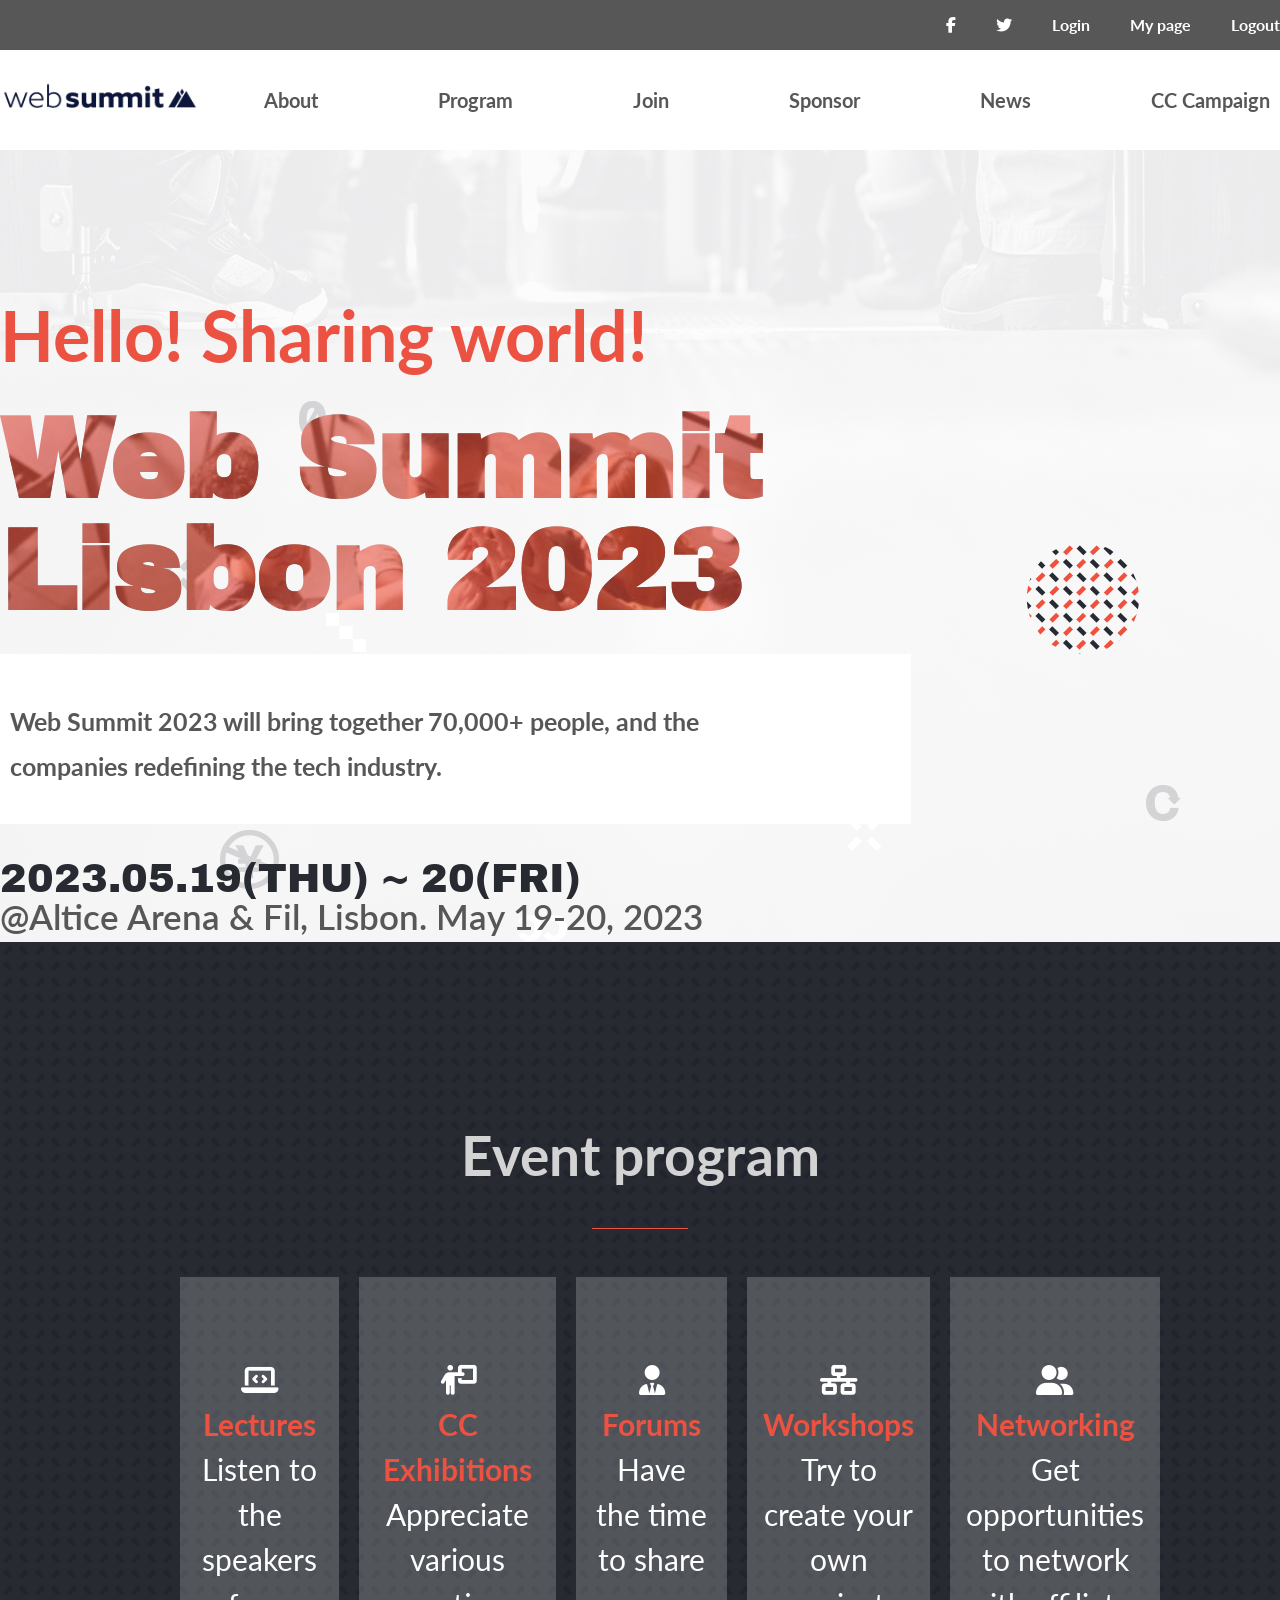
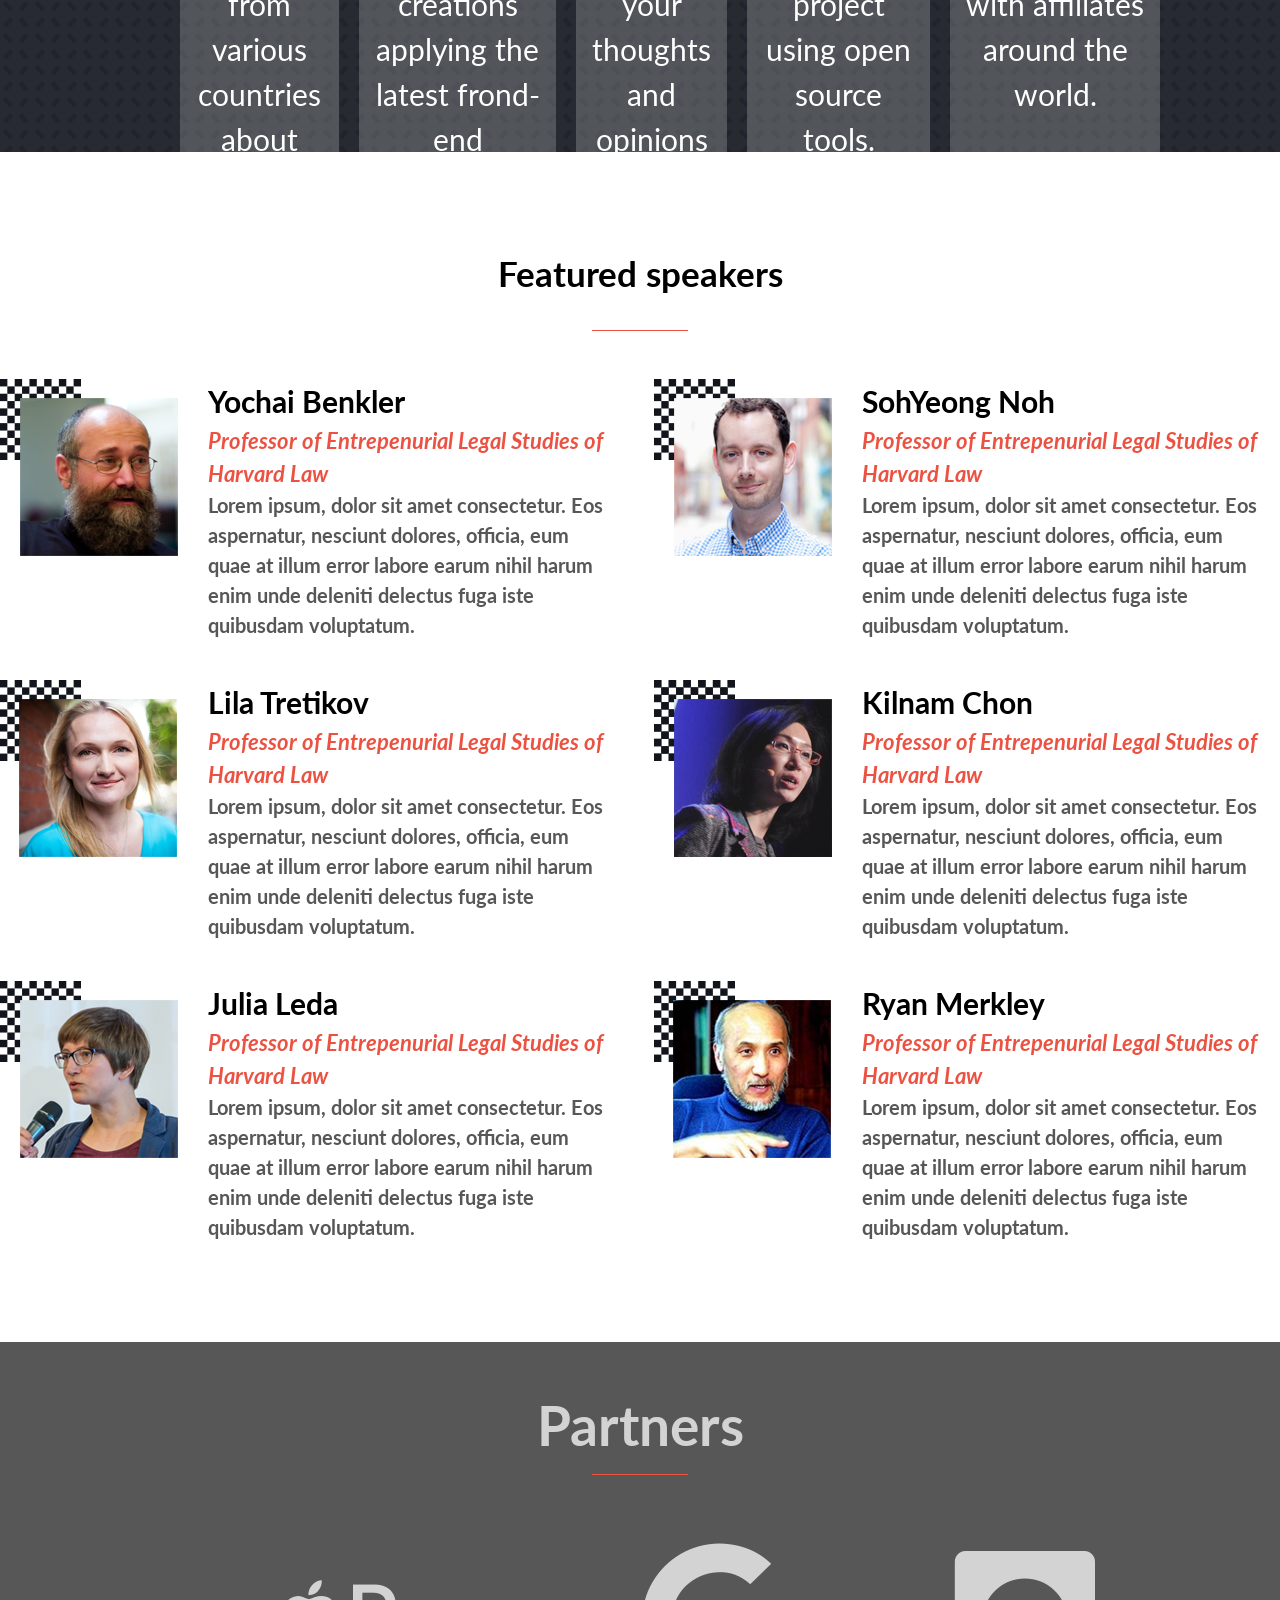
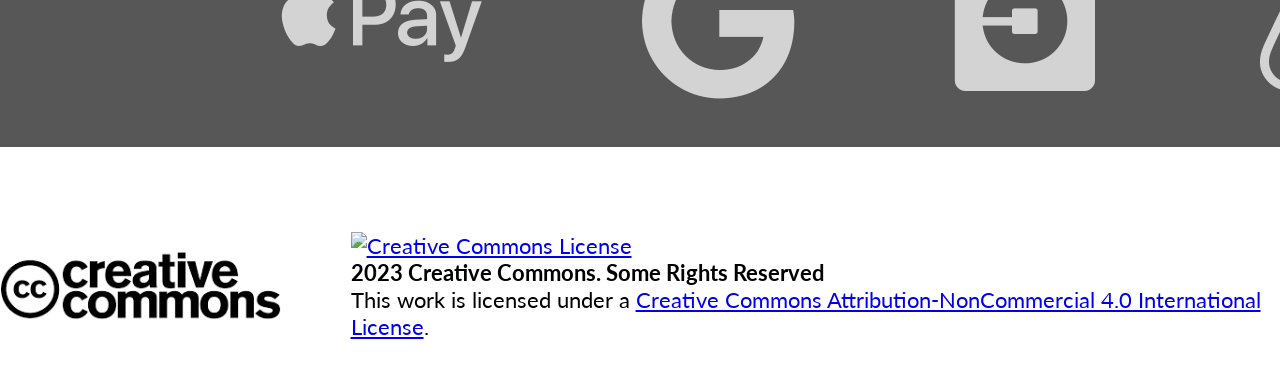
==== commit e00881bf: "Add Capstone Project Mobile version" ====
--- a/index.html
+++ b/index.html
@@ -14,7 +14,7 @@
     crossorigin="anonymous" referrerpolicy="no-referrer" />
 <!--Stylesheets-->
     <link rel="stylesheet" href="css/style.css">
-    <!-- <link rel="stylesheet" href="css/mobile.css"> -->
+    <link rel="stylesheet" href="css/mobile.css">
     <title>Web summit Lisbon 2023</title>
 </head>
 <body>
@@ -22,6 +22,8 @@
     <header class="menu-bar">
         <!--barra de menu principal-->
         <div class="top-bar">
+            <button id="equis" type="button"><img src="/images-capstone/close_mobile_menu.png" alt="close mobile menu button"></button>
+            <button id="menu" type="button"><i class="fa-solid fa-bars"></i></button>
             <ul class="top-bar-links">
                 <li class="top-bar-link"><a href="https://www.facebook.com" target="_blank" rel="noopener noreferrer"><i class="fa-brands fa-facebook-f"></i></a></li>
                 <li class="top-bar-link"><a href="https://twitter.com" target="_blank" rel="noopener noreferrer"><i class="fa-brands fa-twitter"></i></a></li>
@@ -37,7 +39,6 @@
                     <a href="index.html" id="logo">
                         <img src="/images-capstone/web-summit-logo.png" alt="Web Summit Conference" id="logo-img">
                     </a>
-                    <button id="menu" type="button"><i class="fa-solid fa-bars"></i></button>
                 </div>
                 <div id="navbar-links">
                     <ul class="menu-links">
@@ -53,11 +54,12 @@
         </nav>
     </header>
     <!--END OF HEADER-->
+
     <!--main section-->
     <section id="main-section">
         <div id="main-section-container">
             <div id="main_section_containter_two">
-                <p class="greetings">Hello! Sharing world!</p>
+                <p class="greetings">Hello! Sharing world! </p>
                 <h1 id="main-title">Web Summit Lisbon 2023</h1>
                 <p class="main-content"> Web Summit 2023 will bring together 70,000+ people, and the companies redefining the tech industry.</p>
                 <h2 id="where">2023.05.19(THU) ~ 20(FRI)</h2>
@@ -66,6 +68,7 @@
         </div>
     </section>
     <!--end main section-->
+    
     <!--event program section-->
     <section id="event-program">
         <div id="event-program-container">
@@ -78,6 +81,7 @@
                 <li class="main-program-activity"><i class="fa-solid fa-network-wired"></i><h3>Workshops</h3><p>Try to create your own project using open source tools.</p></li>
                 <li class="main-program-activity"><i class="fa-solid fa-user-group"></i><h3>Networking</h3><p>Get opportunities to network with affiliates around the world.</p></li>
             </ul>
+            
             <div id="see-more"><a href="#speakers" id="see-more-link">CHECK THE COMPLETE PROGRAM HERE</a></div>
         </div>
     </section>
@@ -209,5 +213,6 @@
         </div>
     </footer>
     <script src="js/script.js"></script>
+    <script src="js/mobile.js"></script>
 </body>
 </html>
--- a/css/style.css
+++ b/css/style.css
@@ -26,6 +26,8 @@
   padding: 0;
 }
 
+/* NAV BAR */
+
 .top-bar {
   background-color: var(--color-primary);
   height: 50px;
@@ -65,7 +67,8 @@
   max-width: 200px;
 }
 
-#menu {
+#menu,
+#equis {
   display: none;
 }
 
@@ -154,7 +157,7 @@
 #main-title {
   background-image: url(../images-capstone/main-title-background.jpg);
   color: var(--color-white);
-  -webkit-text-fill-color: rgba(166, 19, 19, 0.6);
+  -webkit-text-fill-color: rgba(236, 82, 66, 0.6);
   -webkit-background-clip: text;
   background-size: 100%;
   background-repeat: no-repeat;
@@ -231,6 +234,10 @@
   line-height: 1.5;
 }
 
+.overlay h3 {
+  font-family: var(--ff-title);
+}
+
 #main-program-content h3 {
   color: var(--color-accent);
   font-size: 30px;
@@ -382,6 +389,7 @@
   background-size: cover;
   background-position: center;
   line-height: 2;
+  background-color: whitesmoke;
 }
 
 #about-main-section-container {
@@ -393,12 +401,22 @@
 .about-greetings {
   text-align: center;
   color: var(--color-accent);
-  font-size: 65px;
+  font-size: 50px;
 }
 
 #about-main-title {
   text-align: center;
   color: var(--color-accent);
+  font-size: 80px;
+}
+
+#about-main-section-paragraphs {
+  background-color: var(--color-white);
+  outline: 3px solid whitesmoke;
+  max-width: 70%;
+  text-align: center;
+  padding: 30px 30px;
+  margin: 0 auto;
 }
 
 p.about-main-content {
@@ -414,7 +432,7 @@
   height: 70vh;
   text-align: center;
   line-height: 2;
-  padding-top: 250px;
+  padding-top: 100px;
   padding-bottom: 100px;
 }
 
@@ -462,6 +480,8 @@
 
 #events {
   display: flex;
+  gap: 35px;
+  margin: 0 50px;
 }
 
 #events li {
@@ -473,26 +493,43 @@
   padding-top: 50px;
 }
 
+#cc-logo-black {
+  display: none;
+}
+
 #events li img {
-  max-width: 85%;
-}
-
-/* .overlay {
-  position: absolute;
-  text-align: center;
-  transition-duration: 0.5s;
-  transition-timing-function: ease-in-out;
+  height: 70%;
+}
+
+/* OVERLAY IMGS */
+
+.previous-web-summit {
+  display: block;
+  width: 100%;
+}
+
+.overlay {
+  position: relative;
   background-color: rgba(236, 82, 66, 0.8);
   color: var(--color-white);
-  inset: 0 0;
-  width: 100%;
-  transform: scaleY(1);
-  font-size: 1.5rem;
+  inset: calc(-70%) 0 0 0;
+  height: 70%;
+  font-size: 2rem;
+  font-weight: bolder;
   display: flex;
   flex-direction: column;
   justify-content: center;
   align-items: center;
-}; */
+  text-align: center;
+}
+
+.overlay:hover {
+  display: none;
+  height: 700px;
+  transition-duration: 0.5s;
+  transition-timing-function: ease-in-out;
+  transform: scaleY(1);
+}
 
 /* ABOUT ME FOOTER CONTAINER */
 #second-copyright {
--- a/css/mobile.css
+++ b/css/mobile.css
@@ -1,2 +1,448 @@
 /* CSS for Mobile version */
 @import url(./css/style.css);
+
+:root {
+  --color-primary: #575757;
+  --color-dark: #272a31;
+  --color-accent: #ec5242;
+  --color-negative: #d3d3d3;
+  --color-white: #fff;
+  --ff-text: 'Lato', sans-serif;
+  --ff-heading: 'Biryani', sans-serif;
+  --ff-title: 'Archivo Black', sans-serif;
+  --max-width: 1440px;
+}
+
+/* MOBILE VERSION */
+
+@media screen and (max-width: 768px) {
+  #nav-main {
+    display: none;
+  }
+
+  header #menu {
+    color: var(--color-dark);
+    align-items: center;
+    position: absolute;
+    top: 15px;
+    left: 30px;
+    background-color: transparent;
+  }
+
+  #main-section {
+    height: 65vh;
+  }
+
+  /* NAV BAR */
+
+  /* #nav-main {
+    flex-wrap: wrap;
+  } */
+
+  #main_section_containter_two {
+    padding: 40px 30px 0 30px;
+  }
+
+  .greetings {
+    font-size: 2em;
+  }
+
+  h1 {
+    font-size: 2.5em;
+  }
+
+  .main-content {
+    font-size: 1em;
+    max-width: 100%;
+
+    /* padding: unset; */
+    align-self: center;
+    text-align: center;
+    background-color: unset;
+    padding: 5px;
+  }
+
+  #where {
+    font-size: 1.3em;
+  }
+
+  #place {
+    font-size: 1em;
+  }
+
+  #copyright {
+    display: none;
+  }
+
+  /* EVENT PROGRAM SECTION */
+  #event-program-container {
+    max-width: 100%;
+    padding: unset;
+  }
+
+  #partners {
+    display: none;
+  }
+
+  .partner-logos {
+    display: none;
+  }
+
+  .partner-logos ul {
+    display: flex;
+    flex-wrap: wrap;
+  }
+
+  .partner-logos li {
+    font-size: 2rem;
+  }
+
+  #main-program-content {
+    display: flex;
+    flex-direction: column;
+    max-width: 80%;
+    margin: 0 auto;
+  }
+
+  #main-program-title {
+    font-size: 30px;
+    padding-top: 45px;
+  }
+
+  .overlay h3 {
+    font-size: 1rem;
+    padding-top: 30px;
+  }
+
+  #main-program-content h3 {
+    font-size: 10px;
+    padding-right: 15px;
+  }
+
+  .speaker-data p {
+    font-size: 10px;
+  }
+
+  .second-cc-info p:nth-child(0) {
+    max-width: unset;
+  }
+
+  .second-cc-info p:nth-child(3) {
+    display: none;
+  }
+
+  #main-program-content p {
+    font-size: 10px;
+  }
+
+  .main-program-activity {
+    display: flex;
+    flex-direction: row;
+    font-size: 7px;
+    width: 83%;
+    padding: 10px 30px 5px 20px;
+    min-height: unset;
+  }
+
+  .fa-solid,
+  .fas {
+    font-size: 20px;
+    padding-right: 15px;
+    padding-left: 5px;
+  }
+
+  #see-more {
+    padding-top: 40px;
+  }
+
+  #see-more-link {
+    font-size: 12px;
+    background-color: #ec5242;
+    text-decoration: none;
+    padding: 15px 15px;
+  }
+
+
+  /* SPEAKERS CONTAINER */
+  #speakers {
+    padding: 30px;
+  }
+
+  #speakers-container {
+    margin-top: 50px;
+  }
+
+  #speaker-title {
+    font-size: 30px;
+  }
+
+  ul #speakers {
+    flex-wrap: unset;
+    flex-direction: column;
+  }
+
+  li.speaker-info {
+    width: unset;
+  }
+
+  .second-footer-logo img {
+    width: 50%;
+    padding-top: 50px;
+  }
+
+  .speaker-info ul li:nth-child(1) {
+    max-width: 30%;
+  }
+
+  .speaker-info ul li:nth-child(2) {
+    max-width: 70%;
+    line-height: 1.5;
+  }
+
+  .speaker-info ul li img {
+    width: 100%;
+  }
+
+  .speaker-name {
+    font-size: 18px;
+    font-weight: bolder;
+  }
+
+  .speaker-cv {
+    font-size: 15px;
+  }
+
+
+
+  /* DISPLAY MENU */
+  header .top-bar {
+    background-color: var(--color-white);
+  }
+
+  header .top-bar #menu {
+    display: block;
+    border: transparent;
+  }
+
+  header.mobile-menu .top-bar #menu i {
+    display: block;
+  }
+
+  header.mobile-menu #menu {
+    display: none;
+  }
+
+  #about-info-container img {
+    width: 95%;
+    height: 30%;
+  }
+
+  header.mobile-menu #equis {
+    color: var(--color-dark);
+    align-items: center;
+    position: absolute;
+    top: 15px;
+    left: 30px;
+    background-color: transparent;
+    display: block;
+    font-size: 20px;
+    border-color: transparent;
+  }
+
+  header.mobile-menu #equis img {
+    height: 20px;
+    width: 20px;
+  }
+
+  nav.mobile-menu #nav-main {
+    display: block;
+  }
+
+  nav.mobile-menu .nav-logo {
+    display: none;
+  }
+
+  nav.mobile-menu #navbar-links {
+    position: absolute;
+    top: 50px;
+    left: 0;
+    width: 100%;
+    height: 100vh;
+    background-color: rgba(236, 82, 66, 1);
+  }
+
+  nav.mobile-menu .menu-links {
+    flex-direction: column;
+    padding-top: 100px;
+  }
+
+  nav.mobile-menu #nav-main .menu-links {
+    gap: 15px;
+  }
+
+  nav.mobile-menu .menu-link {
+    text-align: center;
+  }
+
+  nav.mobile-menu #nav-main a {
+    color: var(--color-white);
+    font-size: 40px;
+    font-weight: bold;
+  }
+
+
+  /* ABOUT ME PAGE */
+  #about-main-section {
+    height: 45vh;
+    background: url(../images-capstone/about-me-background.png);
+  }
+
+  #about-main-section-container {
+    max-width: var(--max-width);
+    margin: 0 auto;
+    height: 100%;
+  }
+
+  .about-greetings {
+    padding-top: 50px;
+    font-size: 1em;
+  }
+
+  #about-main-title {
+    font-size: 1.5rem;
+  }
+
+  #about-main-section-paragraphs {
+    padding: 10px 30px 10px 30px;
+    outline: 1px solid #575757;
+  }
+
+  p.about-main-content {
+    font-size: 10px;
+    max-width: 100%;
+
+    /* padding: 20px; */
+    align-self: center;
+    text-align: center;
+    background-color: unset;
+    padding: 5px;
+    line-height: 1.5;
+  }
+
+  #about-info {
+    padding-top: 0;
+    height: 30vh;
+    padding-bottom: unset;
+  }
+
+  #about-info-container {
+    padding-top: 10%;
+  }
+
+  #about-info-second-title {
+    display: none;
+  }
+
+  .about-main-content {
+    max-width: var(--max-width);
+  }
+
+  #about-info-container .about-main-content {
+    display: none;
+  }
+
+  .about-email {
+    font-size: 22px;
+  }
+
+  #past-events {
+    padding-top: 30px;
+  }
+
+  #past-events-container {
+    max-width: 100%;
+    height: 30vh;
+  }
+
+  #past-events-container .see-past-events {
+    font-size: 20px;
+    line-height: 1.5;
+  }
+
+  #past-events-container p {
+    font-size: 15px;
+  }
+
+  #events {
+    display: block;
+  }
+
+  #events li {
+    position: relative;
+    height: 27vh;
+  }
+
+  .overlay {
+    top: -36.2vw;
+
+    /* position: relative;
+  background-color: rgba(236, 82, 66, 0.8);
+  color: var(--color-white);
+  inset: calc(-70%) 0 0 0;
+  height: 70%;
+  font-size: 2rem;
+  font-weight: bolder;
+  display: flex;
+  flex-direction: column;
+  justify-content: center;
+  align-items: center;
+  text-align: center; */
+  }
+
+  .overlay:hover {
+    display: none;
+    height: 700px;
+    transition-duration: 0.5s;
+    transition-timing-function: ease-in-out;
+    transform: scaleY(1);
+  }
+
+
+  /* FOOTER */
+  #second-copyright {
+    height: 20vh;
+    padding-top: unset;
+    background-color: #fff;
+  }
+
+  #second-footer-container {
+    max-width: var(--max-width);
+    padding-top: unset;
+    background-color: #fff;
+  }
+
+  .second-footer-logo {
+    align-items: center;
+    padding-left: 40px;
+    padding-top: unset;
+  }
+
+  #cc-logo-black {
+    display: block;
+  }
+
+  #cc-logo-white {
+    display: none;
+  }
+
+  .second-cc-info {
+    font-size: 12px;
+    padding-right: 40px;
+    max-width: 100%;
+    margin-left: unset;
+  }
+
+  .second-cc-info b {
+    color: var(--color-dark);
+  }
+}
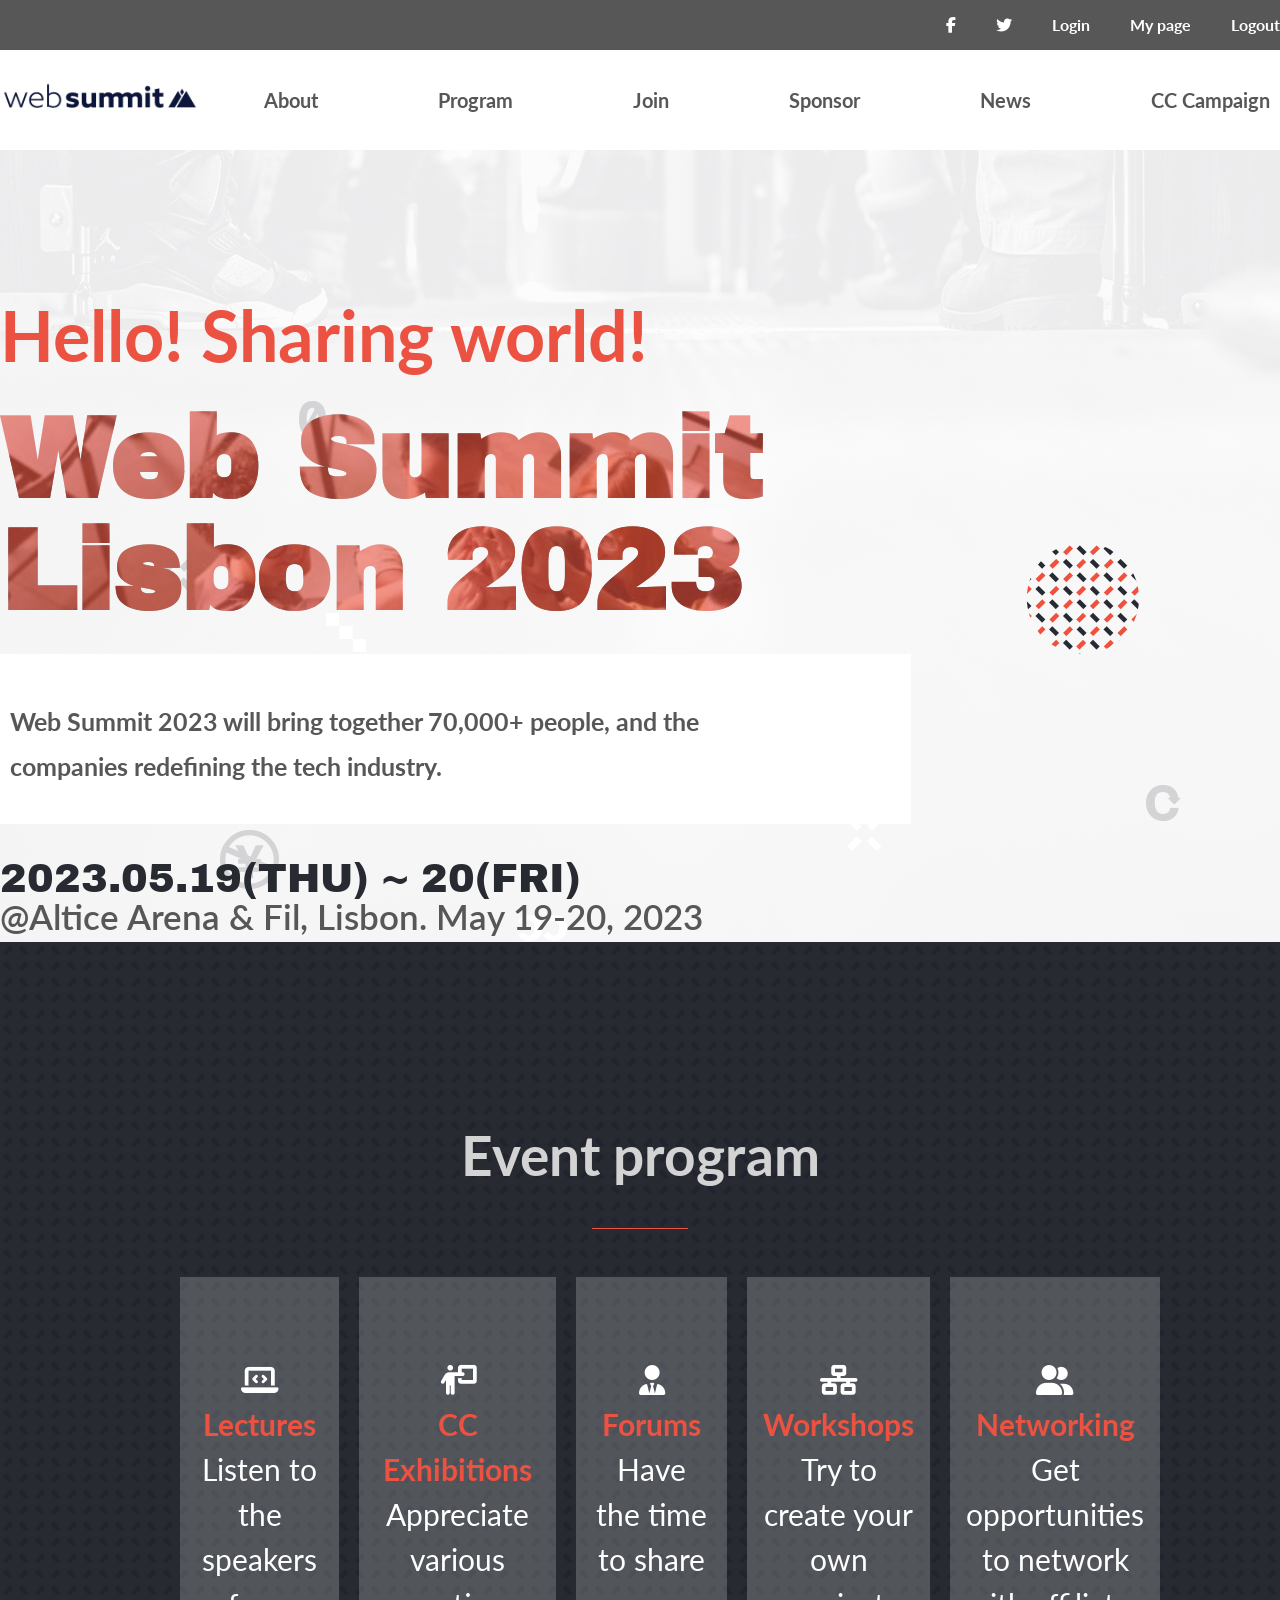
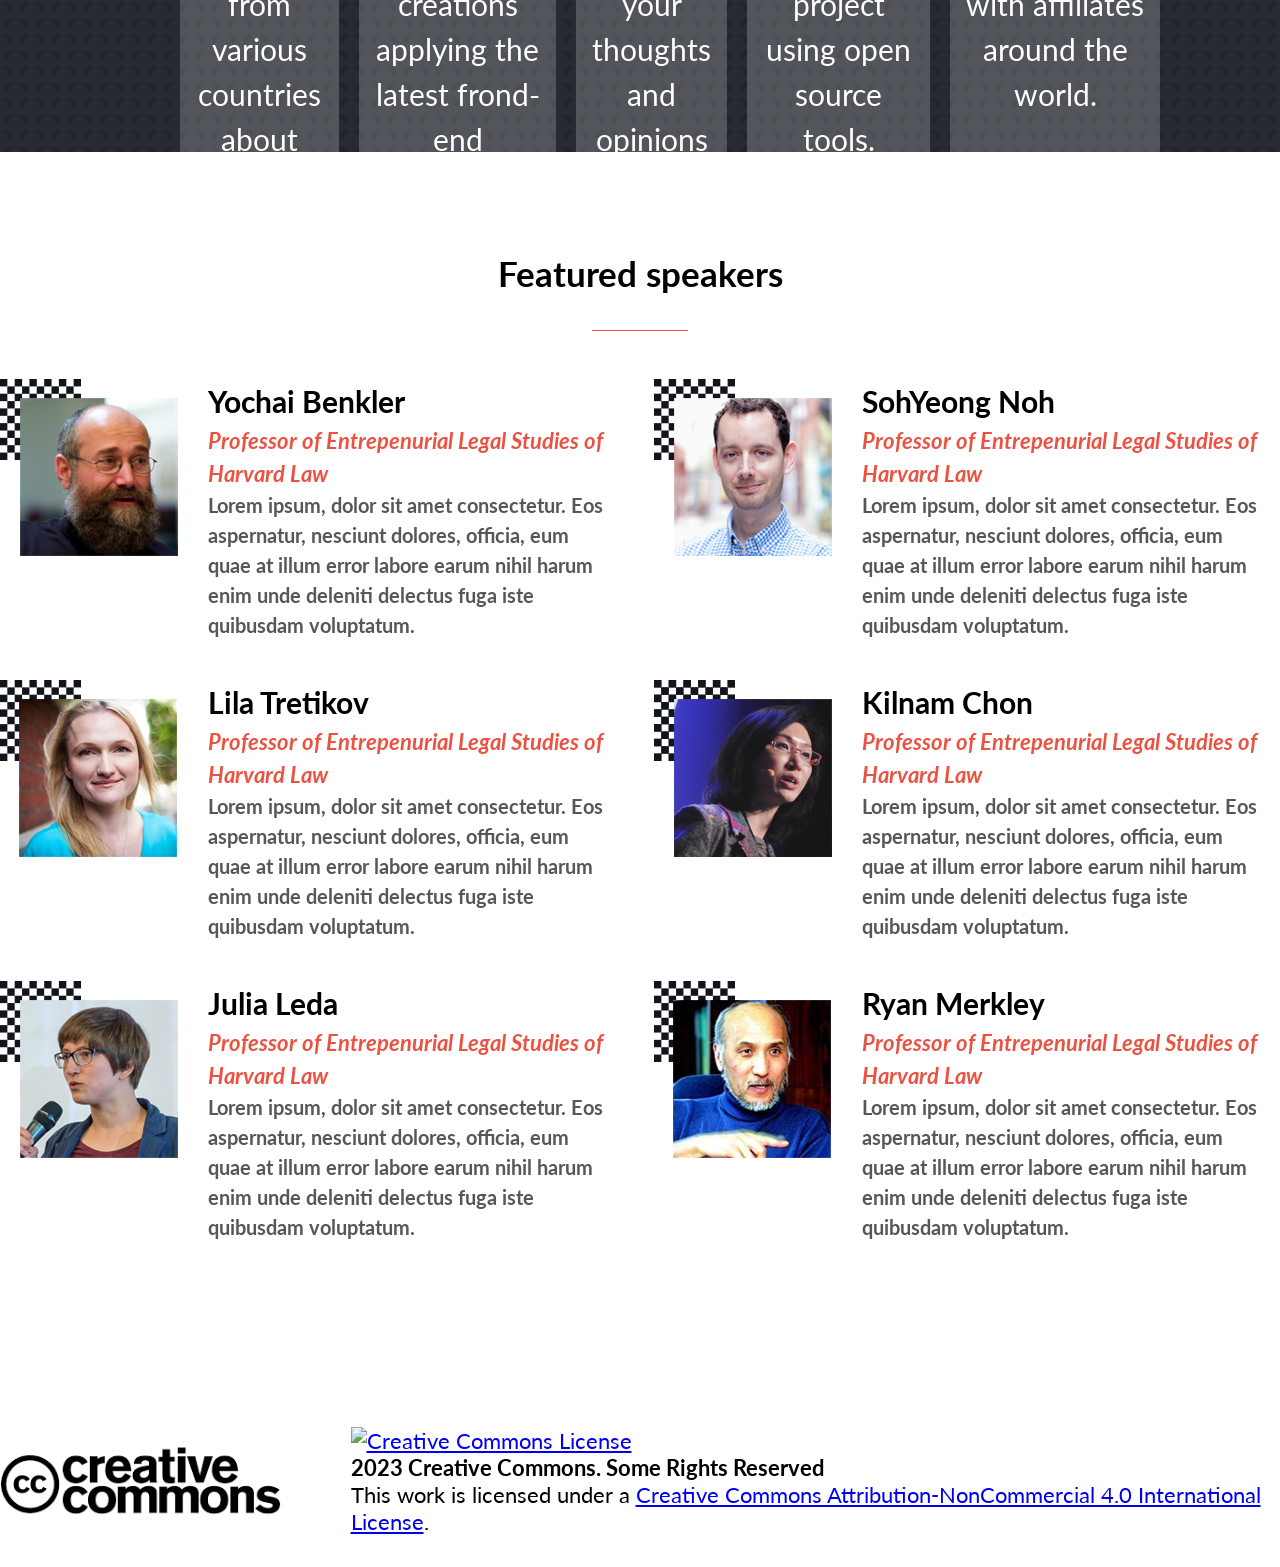
==== commit 1e7f8410: "Add partners to the about page on mobile" ====
--- a/index.html
+++ b/index.html
@@ -17,7 +17,7 @@
     <link rel="stylesheet" href="css/mobile.css">
     <title>Web summit Lisbon 2023</title>
 </head>
-<body>
+<body id="homepage">
     <!--HEADER-->
     <header class="menu-bar">
         <!--barra de menu principal-->
@@ -93,90 +93,7 @@
             <h2 id="speaker-title">Featured speakers</h2>
             <hr>
             <ul id="speakers">
-                <!-- <li class="speaker-info">
-                    <ul>
-                        <li><img src="/images-capstone/speaker8.jpg" alt="speaker 8" /></li>
-                        <li>
-                            <div class="speaker-name">Yochai Benkler</div>
-                            <div class="speaker-cv">Lorem ipsum dolor sit amet consectetur.</div>
-                            <div class="speaker-data">
-                                <p>Lorem ipsum, dolor sit amet consectetur.
-                                Eos aspernatur, nesciunt dolores, officia, eum quae at illum error
-                                labore earum nihil harum enim unde deleniti delectus fuga iste quibusdam voluptatum.</p>
-                            </div>
-                        </li>
-                    </ul>
-                </li>
-                <li class="speaker-info">
-                    <ul>
-                        <li><img src="/images-capstone/speaker1.jpg" alt="speaker 8" /></li>
-                        <li>
-                            <div class="speaker-name">Yochai Benkler</div>
-                            <div class="speaker-cv">Lorem ipsum dolor sit amet consectetur.</div>
-                            <div class="speaker-data">
-                                <p>Lorem ipsum, dolor sit amet consectetur.
-                                Eos aspernatur, nesciunt dolores, officia, eum quae at illum error
-                                labore earum nihil harum enim unde deleniti delectus fuga iste quibusdam voluptatum.</p>
-                            </div>
-                        </li>
-                    </ul>
-                </li>
-                <li class="speaker-info">
-                    <ul>
-                        <li><img src="/images-capstone/speaker3.jpg" alt="speaker 8" /></li>
-                        <li>
-                            <div class="speaker-name">Yochai Benkler</div>
-                            <div class="speaker-cv">Lorem ipsum dolor sit amet consectetur.</div>
-                            <div class="speaker-data">
-                                <p>Lorem ipsum, dolor sit amet consectetur.
-                                Eos aspernatur, nesciunt dolores, officia, eum quae at illum error
-                                labore earum nihil harum enim unde deleniti delectus fuga iste quibusdam voluptatum.</p>
-                            </div>
-                        </li>
-                    </ul>
-                </li>
-                <li class="speaker-info">
-                    <ul>
-                        <li><img src="/images-capstone/speaker5.jpg" alt="speaker 8" /></li>
-                        <li>
-                            <div class="speaker-name">Yochai Benkler</div>
-                            <div class="speaker-cv">Lorem ipsum dolor sit amet consectetur.</div>
-                            <div class="speaker-data">
-                                <p>Lorem ipsum, dolor sit amet consectetur.
-                                Eos aspernatur, nesciunt dolores, officia, eum quae at illum error
-                                labore earum nihil harum enim unde deleniti delectus fuga iste quibusdam voluptatum.</p>
-                            </div>
-                        </li>
-                    </ul>
-                </li>
-                <li class="speaker-info">
-                    <ul>
-                        <li><img src="/images-capstone/speaker6.jpg" alt="speaker 8" /></li>
-                        <li>
-                            <div class="speaker-name">Yochai Benkler</div>
-                            <div class="speaker-cv">Lorem ipsum dolor sit amet consectetur.</div>
-                            <div class="speaker-data">
-                                <p>Lorem ipsum, dolor sit amet consectetur.
-                                Eos aspernatur, nesciunt dolores, officia, eum quae at illum error
-                                labore earum nihil harum enim unde deleniti delectus fuga iste quibusdam voluptatum.</p>
-                            </div>
-                        </li>
-                    </ul>
-                </li>
-                <li class="speaker-info">
-                    <ul>
-                        <li><img src="/images-capstone/speaker7.jpg" alt="speaker 8" /></li>
-                        <li>
-                            <div class="speaker-name">Yochai Benkler</div>
-                            <div class="speaker-cv">Lorem ipsum dolor sit amet consectetur.</div>
-                            <div class="speaker-data">
-                                <p>Lorem ipsum, dolor sit amet consectetur.
-                                Eos aspernatur, nesciunt dolores, officia, eum quae at illum error
-                                labore earum nihil harum enim unde deleniti delectus fuga iste quibusdam voluptatum.</p>
-                            </div>
-                        </li>
-                    </ul>
-                </li> -->
+
             </ul>
         </div>
     </section>
--- a/css/style.css
+++ b/css/style.css
@@ -162,11 +162,6 @@
   background-size: 100%;
   background-repeat: no-repeat;
   padding-top: 35px;
-
-  /* animation-name: kenburns;
-  animation-timing-function: ease-in-out;
-  animation-duration: 20s;
-  animation-iteration-count: infinite; */
 }
 
 .main-content {
@@ -381,7 +376,6 @@
   margin-left: 70px;
 }
 
-
 /* ABOUT.html PAGE */
 #about-main-section {
   background-image: url(/images-capstone/about-me-background.png);
@@ -551,3 +545,7 @@
   margin-left: 70px;
   color: var(--color-white);
 }
+
+#homepage #partners {
+  display: none;
+}
--- a/css/mobile.css
+++ b/css/mobile.css
@@ -80,21 +80,25 @@
     padding: unset;
   }
 
-  #partners {
-    display: none;
-  }
-
   .partner-logos {
-    display: none;
+    display: block;
+    text-align: center;
   }
 
   .partner-logos ul {
     display: flex;
     flex-wrap: wrap;
+    gap: 25px;
+    width: unset;
   }
 
   .partner-logos li {
-    font-size: 2rem;
+    font-size: 2.1rem;
+    margin-left: unset;
+  }
+
+  .partner-logos li:hover {
+    color: var(--color-accent);
   }
 
   #main-program-content {
@@ -162,7 +166,6 @@
     padding: 15px 15px;
   }
 
-
   /* SPEAKERS CONTAINER */
   #speakers {
     padding: 30px;
@@ -211,8 +214,6 @@
   .speaker-cv {
     font-size: 15px;
   }
-
-
 
   /* DISPLAY MENU */
   header .top-bar {
@@ -290,7 +291,6 @@
     font-weight: bold;
   }
 
-
   /* ABOUT ME PAGE */
   #about-main-section {
     height: 45vh;
@@ -331,7 +331,7 @@
 
   #about-info {
     padding-top: 0;
-    height: 30vh;
+    height: 38vh;
     padding-bottom: unset;
   }
 
@@ -384,19 +384,6 @@
 
   .overlay {
     top: -36.2vw;
-
-    /* position: relative;
-  background-color: rgba(236, 82, 66, 0.8);
-  color: var(--color-white);
-  inset: calc(-70%) 0 0 0;
-  height: 70%;
-  font-size: 2rem;
-  font-weight: bolder;
-  display: flex;
-  flex-direction: column;
-  justify-content: center;
-  align-items: center;
-  text-align: center; */
   }
 
   .overlay:hover {
@@ -407,6 +394,15 @@
     transform: scaleY(1);
   }
 
+  /* PARTNERS */
+  #about-page #partners {
+    display: block !important;
+    height: 33vh;
+  }
+
+  #partners-title {
+    font-size: 25px;
+  }
 
   /* FOOTER */
   #second-copyright {
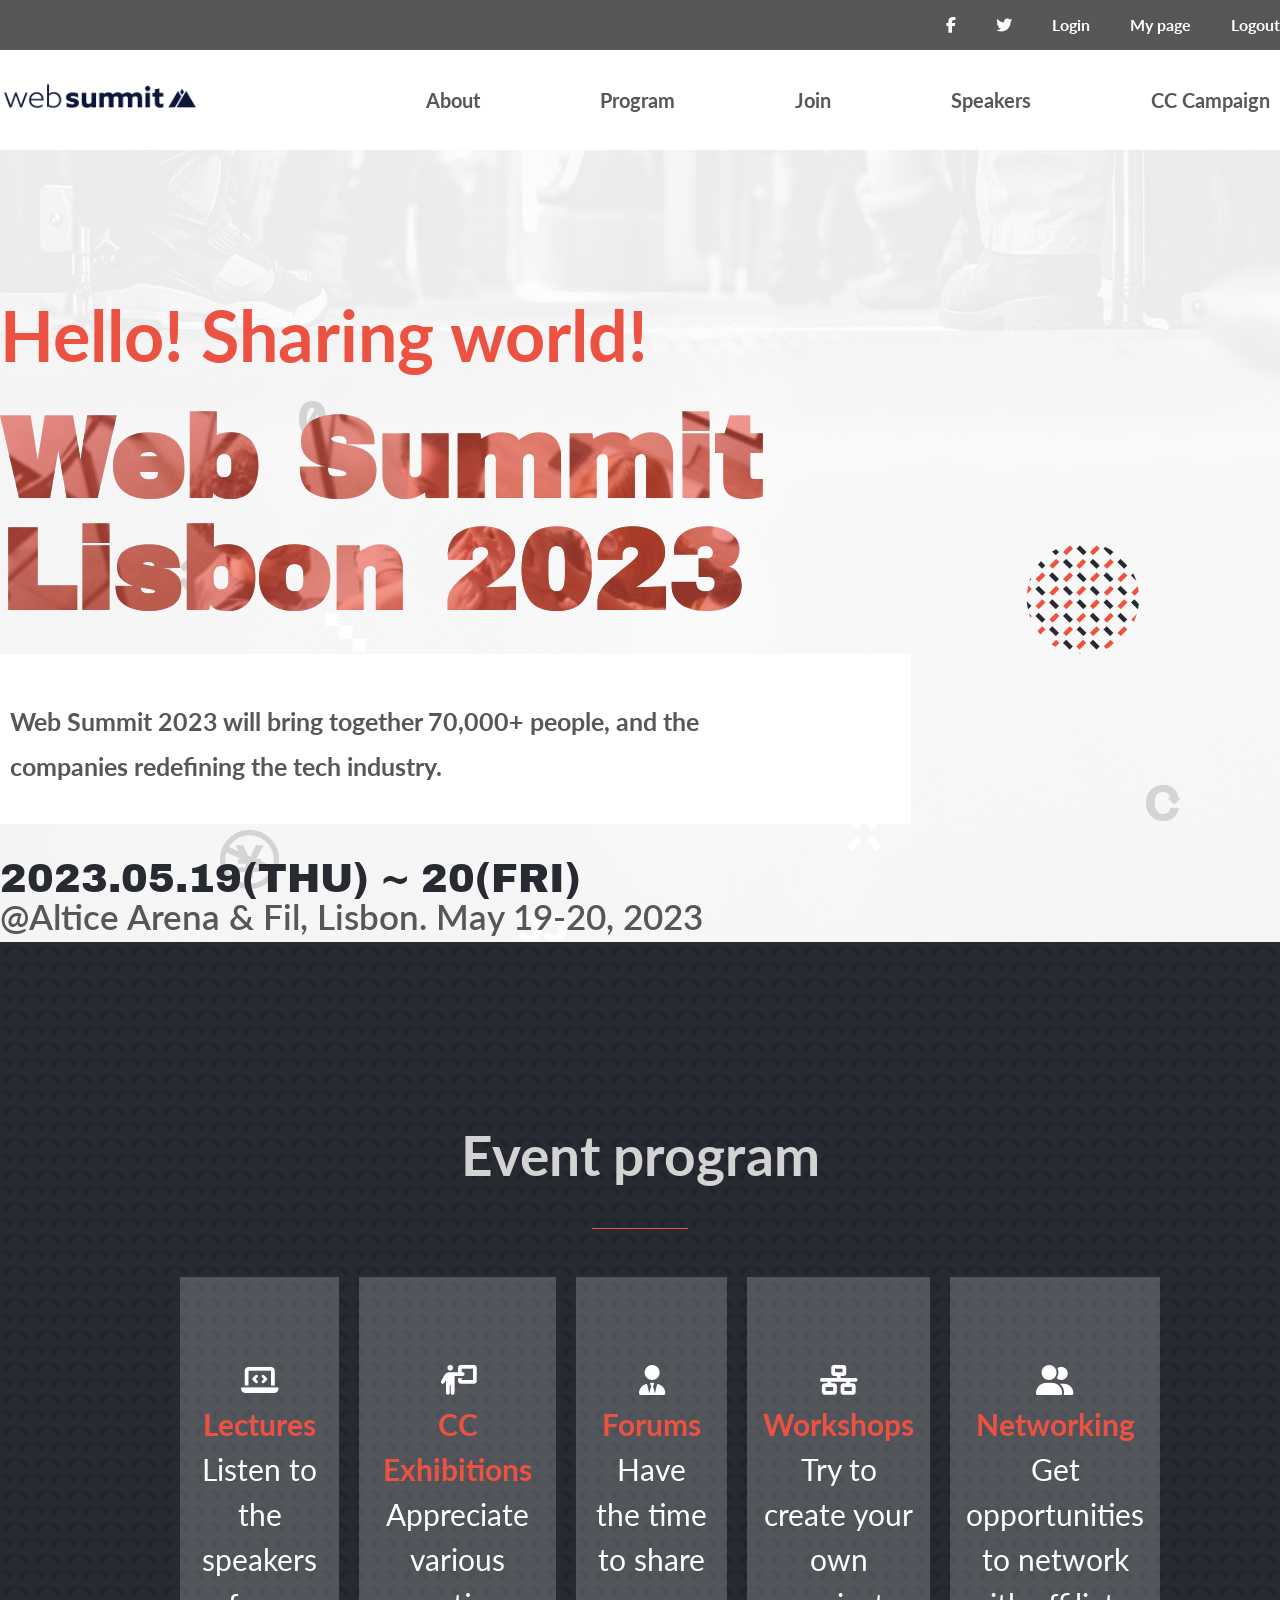
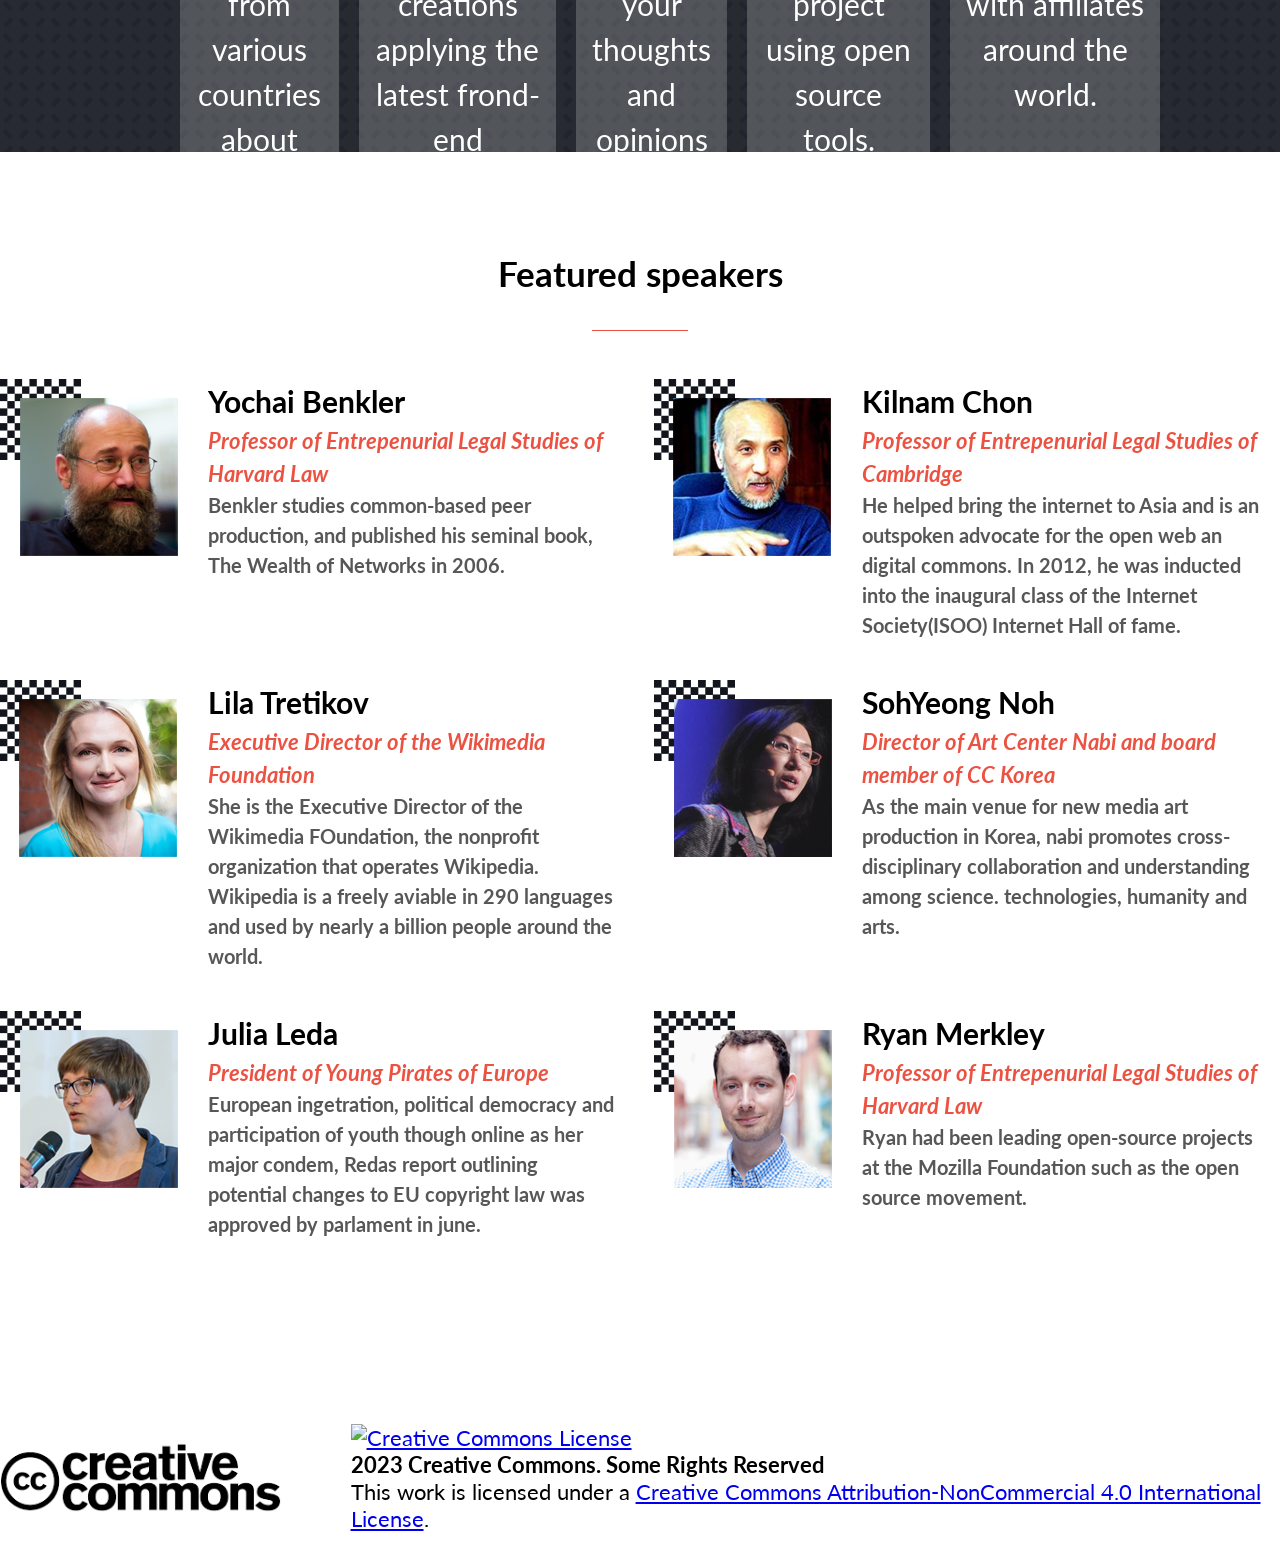
==== commit 5d515698: "Add navigation options" ====
--- a/index.html
+++ b/index.html
@@ -43,11 +43,11 @@
                 <div id="navbar-links">
                     <ul class="menu-links">
                         <li class="menu-link"><a href="about.html">About</a></li>
-                        <li class="menu-link"><a href="#">Program</a></li>
-                        <li class="menu-link"><a href="#">Join</a></li>
-                        <li class="menu-link"><a href="#">Sponsor</a></li>
-                        <li class="menu-link"><a href="#">News</a></li>
-                        <li class="menu-link" id="campaign-button" ><a href="#">CC Campaign</a></li>
+                        <li class="menu-link"><a href="#event-program">Program</a></li>
+                        <li class="menu-link"><a href="#main-section">Join</a></li>
+                        <li class="menu-link"><a href="#speakers">Speakers</a></li>
+                        <!-- <li class="menu-link"><a href="#about-info">News</a></li> -->
+                        <li class="menu-link" id="campaign-button" ><a href="#copyright">CC Campaign</a></li>
                     </ul>
                 </div>
         </div>
